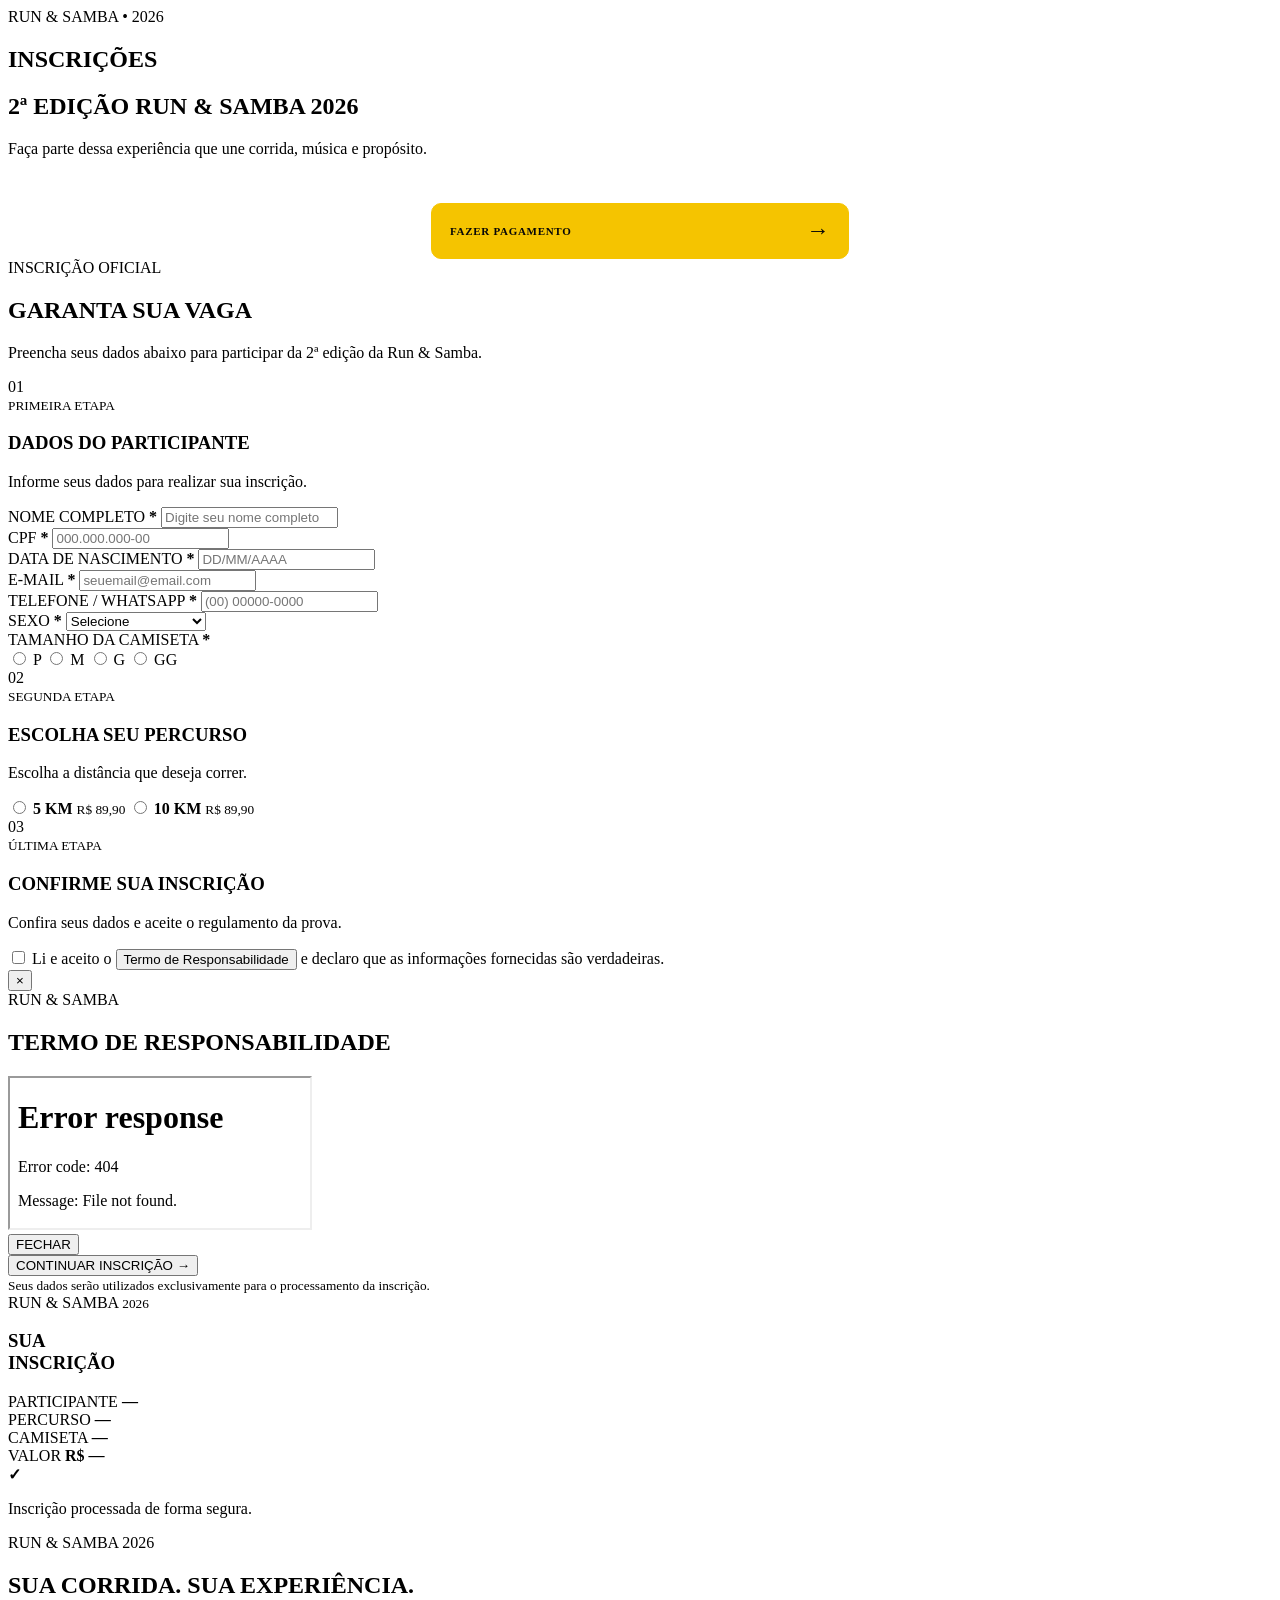
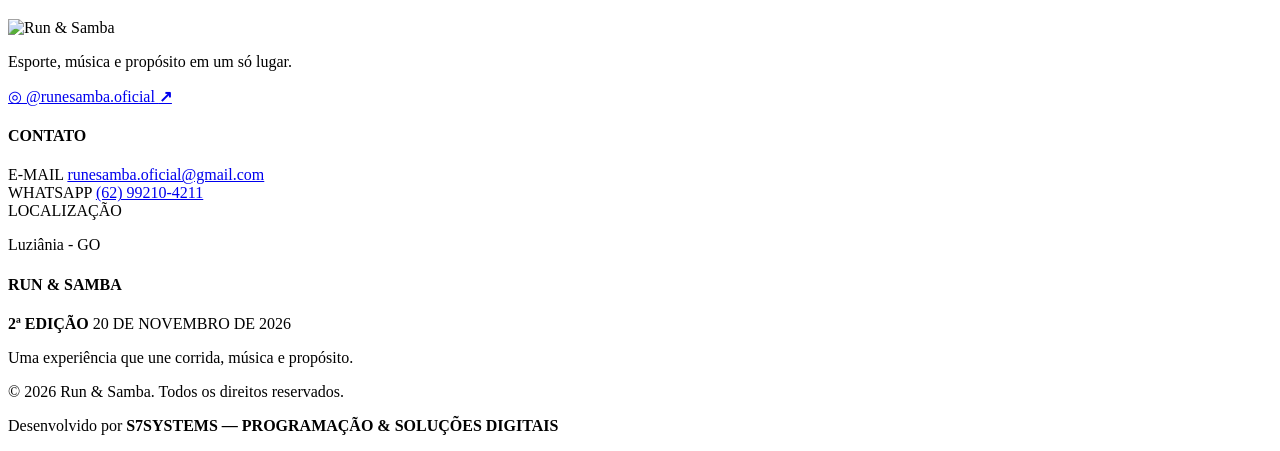
==== inscricoes.html @ f87c79ec "Atualiza projeto Run Samba" ====
﻿<!DOCTYPE html>
<html lang="pt-BR">

<head>

    <meta charset="UTF-8">

    <meta
        name="viewport"
        content="width=device-width, initial-scale=1.0"
    >

    <meta
        name="description"
        content="Inscrições oficiais da 2ª edição Run & Samba 2026."
    >

    <title>Inscrições | Run & Samba</title>


    <!-- =====================================================
         GOOGLE FONT
    ====================================================== -->

    <link rel="preconnect" href="https://fonts.googleapis.com">

    <link
        rel="preconnect"
        href="https://fonts.gstatic.com"
        crossorigin
    >

    <link
        href="https://fonts.googleapis.com/css2?family=Montserrat:wght@400;500;600;700;800;900&display=swap"
        rel="stylesheet"
    >


    <!-- =====================================================
         CSS PRINCIPAL
    ====================================================== -->

    <link
        rel="stylesheet"
        href="css/style.css"
    >


    <!-- =====================================================
         CSS DAS INSCRIÇÕES
    ====================================================== -->

    <link
        rel="stylesheet"
        href="css/inscricoes.css"
    >

</head>


<body>


<!-- =====================================================
     CONTEÚDO PRINCIPAL
===================================================== -->

<main>


    <!-- =================================================
         HERO
    ================================================== -->

    <section class="inscricao-hero">

        <div class="hero-content-inscricao">

            <span>
                RUN & SAMBA • 2026
            </span>

            <h1>
                INSCRIÇÕES
            </h1>

            <div class="linha-amarela"></div>

            <h2>
                2ª EDIÇÃO RUN & SAMBA 2026
            </h2>

            <p>
    Faça parte dessa experiência que une
    corrida, música e propósito.
</p>

<div class="hero-pagamento">

    <span>
        JÁ FEZ SUA INSCRIÇÃO?
    </span>

    <a href="pagar-inscricao.html">
        <span>FAZER PAGAMENTO</span>
        <strong>→</strong>
    </a>
    

</div>

    </section>



    <!-- =================================================
         ÁREA DE INSCRIÇÃO
    ================================================== -->

    <section class="area-inscricao">

        <div class="container-inscricao">


            <!-- =================================================
                 INTRODUÇÃO
            ================================================== -->

            <div class="intro-inscricao">

                <span>
                    INSCRIÇÃO OFICIAL
                </span>

                <h2>
                    GARANTA SUA VAGA
                </h2>

                <p>
                    Preencha seus dados abaixo para participar
                    da 2ª edição da Run & Samba.
                </p>

            </div>



            <!-- =================================================
                 LAYOUT PRINCIPAL
            ================================================== -->

            <div class="layout-inscricao">


                <!-- =================================================
                     FORMULÁRIO
                ================================================== -->

                <div class="formulario">

                    <form
                        id="form-inscricao"
                        autocomplete="on"
                        novalidate
                    >


                        <!-- =================================================
                             01 — DADOS DO PARTICIPANTE
                        ================================================== -->

                        <div class="bloco-form">

                            <div class="titulo-bloco">

                                <span class="numero-bloco">
                                    01
                                </span>

                                <div>

                                    <small>
                                        PRIMEIRA ETAPA
                                    </small>

                                    <h3>
                                        DADOS DO PARTICIPANTE
                                    </h3>

                                </div>

                            </div>


                            <p class="descricao-bloco">
                                Informe seus dados para realizar
                                sua inscrição.
                            </p>



                            <div class="campos">


                                <!-- =================================================
                                     NOME
                                ================================================== -->

                                <div class="campo campo-full">

                                    <label for="nome">
                                        NOME COMPLETO
                                        <b>*</b>
                                    </label>

                                    <input
                                        type="text"
                                        id="nome"
                                        name="nome"
                                        placeholder="Digite seu nome completo"
                                        autocomplete="name"
                                        required
                                    >

                                </div>



                                <!-- =================================================
                                     CPF
                                ================================================== -->

                                <div class="campo">

                                    <label for="cpf">
                                        CPF
                                        <b>*</b>
                                    </label>

                                    <input
                                        type="text"
                                        id="cpf"
                                        name="cpf"
                                        placeholder="000.000.000-00"
                                        maxlength="14"
                                        inputmode="numeric"
                                        autocomplete="off"
                                        required
                                    >

                                </div>



                                <!-- =================================================
                                     NASCIMENTO
                                ================================================== -->

                                <div class="campo">

                                    <label for="nascimento">
                                        DATA DE NASCIMENTO
                                        <b>*</b>
                                    </label>

                                    <input
                                        type="text"
                                        id="nascimento"
                                        name="nascimento"
                                        placeholder="DD/MM/AAAA"
                                        maxlength="10"
                                        inputmode="numeric"
                                        autocomplete="bday"
                                        required
                                    >

                                </div>



                                <!-- =================================================
                                     EMAIL
                                ================================================== -->

                                <div class="campo">

                                    <label for="email">
                                        E-MAIL
                                        <b>*</b>
                                    </label>

                                    <input
                                        type="email"
                                        id="email"
                                        name="email"
                                        placeholder="seuemail@email.com"
                                        autocomplete="email"
                                        required
                                    >

                                </div>



                                <!-- =================================================
                                     TELEFONE
                                ================================================== -->

                                <div class="campo">

                                    <label for="telefone">
                                        TELEFONE / WHATSAPP
                                        <b>*</b>
                                    </label>

                                    <input
                                        type="tel"
                                        id="telefone"
                                        name="telefone"
                                        placeholder="(00) 00000-0000"
                                        maxlength="15"
                                        inputmode="tel"
                                        autocomplete="tel"
                                        required
                                    >

                                </div>



                                <!-- =================================================
                                     SEXO
                                ================================================== -->

                                <div class="campo">

                                    <label for="sexo">
                                        SEXO
                                        <b>*</b>
                                    </label>

                                    <select
                                        id="sexo"
                                        name="sexo"
                                        required
                                    >

                                        <option value="">
                                            Selecione
                                        </option>

                                        <option value="Feminino">
                                            Feminino
                                        </option>

                                        <option value="Masculino">
                                            Masculino
                                        </option>

                                        <option value="Outro">
                                            Outro
                                        </option>

                                        <option value="Prefiro não informar">
                                            Prefiro não informar
                                        </option>

                                    </select>

                                </div>



                                <!-- =================================================
                                     CAMISETA
                                ================================================== -->

                                <div class="campo campo-full">

                                    <label>
                                        TAMANHO DA CAMISETA
                                        <b>*</b>
                                    </label>


                                    <div class="tamanhos">


                                        <label>

                                            <input
                                                type="radio"
                                                name="camiseta"
                                                value="P"
                                                required
                                            >

                                            <span>
                                                P
                                            </span>

                                        </label>



                                        <label>

                                            <input
                                                type="radio"
                                                name="camiseta"
                                                value="M"
                                            >

                                            <span>
                                                M
                                            </span>

                                        </label>



                                        <label>

                                            <input
                                                type="radio"
                                                name="camiseta"
                                                value="G"
                                            >

                                            <span>
                                                G
                                            </span>

                                        </label>



                                        <label>

                                            <input
                                                type="radio"
                                                name="camiseta"
                                                value="GG"
                                            >

                                            <span>
                                                GG
                                            </span>

                                        </label>

                                    </div>

                                </div>

                            </div>

                        </div>



                        <!-- =================================================
                             02 — PERCURSO
                        ================================================== -->

                        <div class="bloco-form percurso-bloco">

                            <div class="titulo-bloco">

                                <span class="numero-bloco">
                                    02
                                </span>

                                <div>

                                    <small>
                                        SEGUNDA ETAPA
                                    </small>

                                    <h3>
                                        ESCOLHA SEU PERCURSO
                                    </h3>

                                </div>

                            </div>


                            <p class="descricao-bloco">
                                Escolha a distância que deseja
                                correr.
                            </p>



                            <div class="percursos">


                                <!-- =================================================
                                     5 KM
                                ================================================== -->

                                <label class="percurso">

                                    <input
                                        type="radio"
                                        name="percurso"
                                        value="5 KM"
                                        data-valor="89,90"
                                        required
                                    >

                                    <span>

                                        <strong>
                                            5 KM
                                        </strong>

                                        <small>
                                            R$ 89,90
                                        </small>

                                    </span>

                                </label>



                                <!-- =================================================
                                     10 KM
                                ================================================== -->

                                <label class="percurso">

                                    <input
                                        type="radio"
                                        name="percurso"
                                        value="10 KM"
                                        data-valor="89,90"
                                    >

                                    <span>

                                        <strong>
                                            10 KM
                                        </strong>

                                        <small>
                                            R$ 89,90
                                        </small>

                                    </span>

                                </label>

                            </div>

                        </div>



                        <!-- =================================================
                             03 — CONFIRMAÇÃO
                        ================================================== -->

                        <div class="bloco-form bloco-final">

                            <div class="titulo-bloco">

                                <span class="numero-bloco">
                                    03
                                </span>

                                <div>

                                    <small>
                                        ÚLTIMA ETAPA
                                    </small>

                                    <h3>
                                        CONFIRME SUA INSCRIÇÃO
                                    </h3>

                                </div>

                            </div>


                            <p class="descricao-bloco">
                                Confira seus dados e aceite o
                                regulamento da prova.
                            </p>



                            <!-- =================================================
                                 TERMO
                            ================================================== -->

                            <div class="termo-aceite">

                                <label>

                                    <input
                                        type="checkbox"
                                        id="aceiteTermo"
                                        name="aceiteTermo"
                                        required
                                    >

                                    <span>

                                        Li e aceito o

                                        <button
                                            type="button"
                                            id="abrirTermo"
                                            class="link-termo"
                                        >
                                            Termo de Responsabilidade
                                        </button>

                                        e declaro que as informações
                                        fornecidas são verdadeiras.

                                    </span>

                                </label>

                            </div>



                            <!-- =================================================
                                 MODAL DO TERMO
                            ================================================== -->

                            <div
                                id="modalTermo"
                                class="modal-termo"
                                aria-hidden="true"
                                role="dialog"
                                aria-modal="true"
                                aria-labelledby="tituloTermo"
                            >

                                <div class="modal-termo-overlay"></div>


                                <div class="modal-termo-box">


                                    <!-- FECHAR -->

                                    <button
                                        type="button"
                                        id="fecharTermo"
                                        class="fechar-termo"
                                        aria-label="Fechar termo"
                                    >
                                        ×
                                    </button>



                                    <!-- CABEÇALHO -->

                                    <div class="termo-header">

                                        <span>
                                            RUN & SAMBA
                                        </span>

                                        <h2 id="tituloTermo">
                                            TERMO DE RESPONSABILIDADE
                                        </h2>

                                    </div>



                                    <!-- CONTEÚDO -->

                                    <div class="termo-conteudo">

                                        <iframe
                                            src="termo.html"
                                            title="Termo de Responsabilidade"
                                            loading="lazy"
                                        ></iframe>

                                    </div>



                                    <!-- BOTÃO FECHAR -->

                                    <button
                                        type="button"
                                        id="fecharTermoBtn"
                                        class="btn-fechar-termo"
                                    >
                                        FECHAR
                                    </button>

                                </div>

                            </div>



                            <!-- =================================================
                                 BOTÃO CONTINUAR
                            ================================================== -->

                            <button
                                type="submit"
                                class="btn-continuar"
                                id="btnContinuar"
                            >

                                <span>
                                    CONTINUAR INSCRIÇÃO
                                </span>

                                <strong>
                                    →
                                </strong>

                            </button>



                            <!-- =================================================
                                 MENSAGEM DO FORMULÁRIO
                            ================================================== -->

                            <div
                                id="mensagem-formulario"
                                class="mensagem-formulario"
                                role="alert"
                                aria-live="polite"
                            ></div>



                            <!-- =================================================
                                 SEGURANÇA
                            ================================================== -->

                            <small class="seguranca">
                                Seus dados serão utilizados exclusivamente
                                para o processamento da inscrição.
                            </small>

                        </div>

                    </form>

                </div>



                <!-- =================================================
                     RESUMO DA INSCRIÇÃO
                ================================================== -->

                <aside
                    class="resumo"
                    aria-label="Resumo da inscrição"
                >

                    <div class="resumo-topo">

                        <span>
                            RUN & SAMBA
                        </span>

                        <small>
                            2026
                        </small>

                    </div>


                    <h3>
                        SUA<br>
                        INSCRIÇÃO
                    </h3>



                    <!-- PARTICIPANTE -->

                    <div class="resumo-linha">

                        <span>
                            PARTICIPANTE
                        </span>

                        <strong id="resumo-nome">
                            —
                        </strong>

                    </div>



                    <!-- PERCURSO -->

                    <div class="resumo-linha">

                        <span>
                            PERCURSO
                        </span>

                        <strong id="resumo-percurso">
                            —
                        </strong>

                    </div>



                    <!-- CAMISETA -->

                    <div class="resumo-linha">

                        <span>
                            CAMISETA
                        </span>

                        <strong id="resumo-camiseta">
                            —
                        </strong>

                    </div>



                    <!-- VALOR -->

                    <div class="resumo-total">

                        <span>
                            VALOR
                        </span>

                        <strong id="resumo-valor">
                            R$ —
                        </strong>

                    </div>



                    <!-- SEGURANÇA -->

                    <div class="resumo-seguranca">

                        <strong>
                            ✓
                        </strong>

                        <p>
                            Inscrição processada
                            de forma segura.
                        </p>

                    </div>

                </aside>

            </div>

        </div>

    </section>



    <!-- =================================================
         CTA FINAL
    ================================================== -->

    <section class="cta-inscricao">

        <div>

            <span>
                RUN & SAMBA 2026
            </span>

            <h2>
                SUA CORRIDA.
                <strong>SUA EXPERIÊNCIA.</strong>
            </h2>

        </div>

    </section>

</main>



<!-- =====================================================
     FOOTER
===================================================== -->

<footer class="footer">

    <div class="container">

        <div class="footer-grid">


            <!-- =================================================
                 MARCA
            ================================================== -->

            <div class="footer-brand">

                <img
                    src="img/logo.png"
                    alt="Run & Samba"
                >

                <p>
                    Esporte, música e propósito
                    em um só lugar.
                </p>


                <!-- INSTAGRAM -->

                <a
                    href="https://www.instagram.com/runesamba.oficial/"
                    target="_blank"
                    rel="noopener noreferrer"
                    class="footer-instagram"
                >

                    <span class="instagram-icon">
                        ◎
                    </span>

                    <span>
                        @runesamba.oficial
                    </span>

                    <strong>
                        ↗
                    </strong>

                </a>

            </div>



            <!-- =================================================
                 CONTATO
            ================================================== -->

            <div class="footer-column">

                <h4>
                    CONTATO
                </h4>


                <!-- E-MAIL -->

                <div class="footer-info">

                    <span>
                        E-MAIL
                    </span>

                    <a href="mailto:runesamba.oficial@gmail.com">
                        runesamba.oficial@gmail.com
                    </a>

                </div>


                <!-- WHATSAPP -->

                <div class="footer-info">

                    <span>
                        WHATSAPP
                    </span>

                    <a
                        href="https://wa.me/5562992104211"
                        target="_blank"
                        rel="noopener noreferrer"
                    >
                        (62) 99210-4211
                    </a>

                </div>


                <!-- LOCALIZAÇÃO -->

                <div class="footer-info">

                    <span>
                        LOCALIZAÇÃO
                    </span>

                    <p>
                        Luziânia - GO
                    </p>

                </div>

            </div>



            <!-- =================================================
                 EVENTO
            ================================================== -->

            <div class="footer-column footer-evento">

                <h4>
                    RUN & SAMBA
                </h4>


                <div class="evento-destaque">

                    <strong>
                        2ª EDIÇÃO
                    </strong>

                    <span>
                        20 DE NOVEMBRO DE 2026
                    </span>

                </div>


                <p>
                    Uma experiência que une
                    corrida, música e propósito.
                </p>

            </div>

        </div>



        <!-- =================================================
             LINHA FINAL
        ================================================== -->

        <div class="footer-bottom">

            <p>
                © 2026 Run & Samba.
                Todos os direitos reservados.
            </p>

            <p>
                Desenvolvido por
                <strong>
                    S7SYSTEMS — PROGRAMAÇÃO & SOLUÇÕES DIGITAIS
                </strong>
            </p>

        </div>

    </div>

</footer>



<!-- =====================================================
     SUPABASE
===================================================== -->

<script
    src="https://cdn.jsdelivr.net/npm/@supabase/supabase-js@2"
></script>



<!-- =====================================================
     JAVASCRIPT PRINCIPAL
===================================================== -->

<script
    src="js/main.js"
    defer
></script>



<!-- =====================================================
     JAVASCRIPT DAS INSCRIÇÕES
===================================================== -->

<script
    src="js/inscricoes.js"
    defer
></script>


</body>

</html>
---- css/inscricoes.css ----
﻿
/* =========================================================
   HEADER INSCRIÇÕES — LOGO ACIMA DO NOME
   ========================================================= */

.inscricao-header {
    position: relative;
    z-index: 1000;

    width: 100%;
    min-height: 150px;

    display: flex;
    align-items: center;
    justify-content: center;

    background: #0b0b0b;

    border-bottom: 1px solid rgba(245, 196, 0, 0.18);

    overflow: hidden;
}

.inscricao-header::after {
    content: "";

    position: absolute;
    left: 0;
    bottom: 0;

    width: 100%;
    height: 2px;

    background: linear-gradient(
        90deg,
        transparent,
        #f5c400,
        transparent
    );

    opacity: 0.65;
}

.inscricao-header-inner {
    position: relative;
    z-index: 1;

    width: min(1200px, calc(100% - 40px));
    min-height: 150px;

    margin: 0 auto;

    display: flex;
    align-items: center;
    justify-content: center;
}

.inscricao-logo {
    display: flex;
    flex-direction: column;
    align-items: center;
    justify-content: center;

    width: auto;
    height: auto;

    text-decoration: none;

    gap: 4px;
}

.inscricao-logo img {
    display: block;

    width: 82px;
    height: 82px;

    max-width: 82px;
    max-height: 82px;

    object-fit: contain;

    margin: 0 auto;

    transition:
        transform 0.25s ease,
        opacity 0.25s ease;
}

.inscricao-logo:hover img {
    transform: scale(1.04);
    opacity: 0.94;
}

/* =========================================================
   NOME RUN & SAMBA 2026
   ========================================================= */

.inscricao-logo-texto {
    display: block;

    margin: 0;

    color: #ffffff;

    font-size: 20px;
    font-weight: 800;

    line-height: 1;

    letter-spacing: 2px;

    text-align: center;

    text-transform: uppercase;
}

.inscricao-logo-texto span {
    color: #f5c400;
}


/* =========================================================
   TABLET
   ========================================================= */

@media (max-width: 800px) {

    .inscricao-header {
        min-height: 130px;
    }

    .inscricao-header-inner {
        min-height: 130px;
    }

    .inscricao-logo img {
        width: 70px;
        height: 70px;

        max-width: 70px;
        max-height: 70px;
    }

    .inscricao-logo-texto {
        font-size: 18px;
        letter-spacing: 1.6px;
    }

}


/* =========================================================
   CELULAR
   ========================================================= */

@media (max-width: 600px) {

    .inscricao-header {
        min-height: 120px;
    }

    .inscricao-header-inner {
        min-height: 120px;
    }

    .inscricao-logo img {
        width: 64px;
        height: 64px;

        max-width: 64px;
        max-height: 64px;
    }

    .inscricao-logo-texto {
        font-size: 16px;
        letter-spacing: 1.3px;
    }

}


/* =========================================================
   CELULAR PEQUENO
   ========================================================= */

@media (max-width: 380px) {

    .inscricao-header {
        min-height: 112px;
    }

    .inscricao-header-inner {
        min-height: 112px;
    }

    .inscricao-logo img {
        width: 58px;
        height: 58px;

        max-width: 58px;
        max-height: 58px;
    }

    .inscricao-logo-texto {
        font-size: 15px;
        letter-spacing: 1px;
    }

}


/* =========================================================
   HEADER INSCRIÇÕES — FUNDO ESCURO
   ========================================================= */

.inscricao-header {
    position: relative;
    z-index: 1000;

    width: 100%;
    height: 88px;

    display: flex;
    align-items: center;

    background: #0b0b0b;

    border-bottom: 1px solid rgba(245, 196, 0, 0.18);

    overflow: hidden;
}

.inscricao-header::after {
    content: "";

    position: absolute;
    left: 0;
    bottom: 0;

    width: 100%;
    height: 2px;

    background: linear-gradient(
        90deg,
        transparent,
        #f5c400,
        transparent
    );

    opacity: 0.65;
}

.inscricao-header-inner {
    position: relative;
    z-index: 1;

    width: min(1200px, calc(100% - 40px));
    height: 100%;

    margin: 0 auto;

    display: flex;
    align-items: center;
}

.inscricao-logo {
    display: flex;
    align-items: center;

    width: auto;
    height: 100%;

    text-decoration: none;
}

.inscricao-logo img {
    display: block;

    width: 145px;
    height: auto;

    max-width: 145px;
    max-height: 70px;

    object-fit: contain;

    margin: 0;

    transition:
        transform 0.25s ease,
        opacity 0.25s ease;
}

.inscricao-logo:hover img {
    transform: scale(1.03);
    opacity: 0.92;
}


/* =========================================================
   TABLET
   ========================================================= */

@media (max-width: 800px) {

    .inscricao-header {
        height: 76px;
    }

    .inscricao-header-inner {
        width: calc(100% - 32px);
    }

    .inscricao-logo img {
        width: 125px;
        max-width: 125px;
        max-height: 60px;
    }

}


/* =========================================================
   CELULAR
   ========================================================= */

@media (max-width: 600px) {

    .inscricao-header {
        height: 68px;
    }

    .inscricao-header-inner {
        width: calc(100% - 28px);
    }

    .inscricao-logo img {
        width: 112px;
        max-width: 112px;
        max-height: 54px;
    }

}


/* =========================================================
   CELULAR PEQUENO
   ========================================================= */

@media (max-width: 380px) {

    .inscricao-header {
        height: 64px;
    }

    .inscricao-logo img {
        width: 105px;
        max-width: 105px;
        max-height: 50px;
    }

}

/* =========================================================
   PAGAMENTO — HERO
========================================================= */

.hero-pagamento {
    width: min(380px, 100%);
    margin: 25px auto 0;

    display: flex;
    flex-direction: column;
    align-items: center;
    gap: 9px;

    text-align: center;
}

.hero-pagamento > span {
    color: rgba(255, 255, 255, 0.65);

    font-size: 10px;
    font-weight: 800;
    letter-spacing: 1.2px;
}

.hero-pagamento a {
    width: 100%;
    min-height: 54px;

    padding: 0 18px;

    display: flex;
    align-items: center;
    justify-content: space-between;

    border: 1px solid #f5c400;
    border-radius: 10px;

    background: #f5c400;

    color: #080808;

    font-size: 11px;
    font-weight: 900;
    letter-spacing: 0.7px;

    text-decoration: none;

    transition:
        transform 0.2s ease,
        background 0.2s ease,
        box-shadow 0.2s ease;
}

.hero-pagamento a:hover {
    background: #ffd21a;

    transform: translateY(-2px);

    box-shadow: 0 10px 30px rgba(245, 196, 0, 0.25);
}

.hero-pagamento a strong {
    font-size: 23px;
    line-height: 1;
}
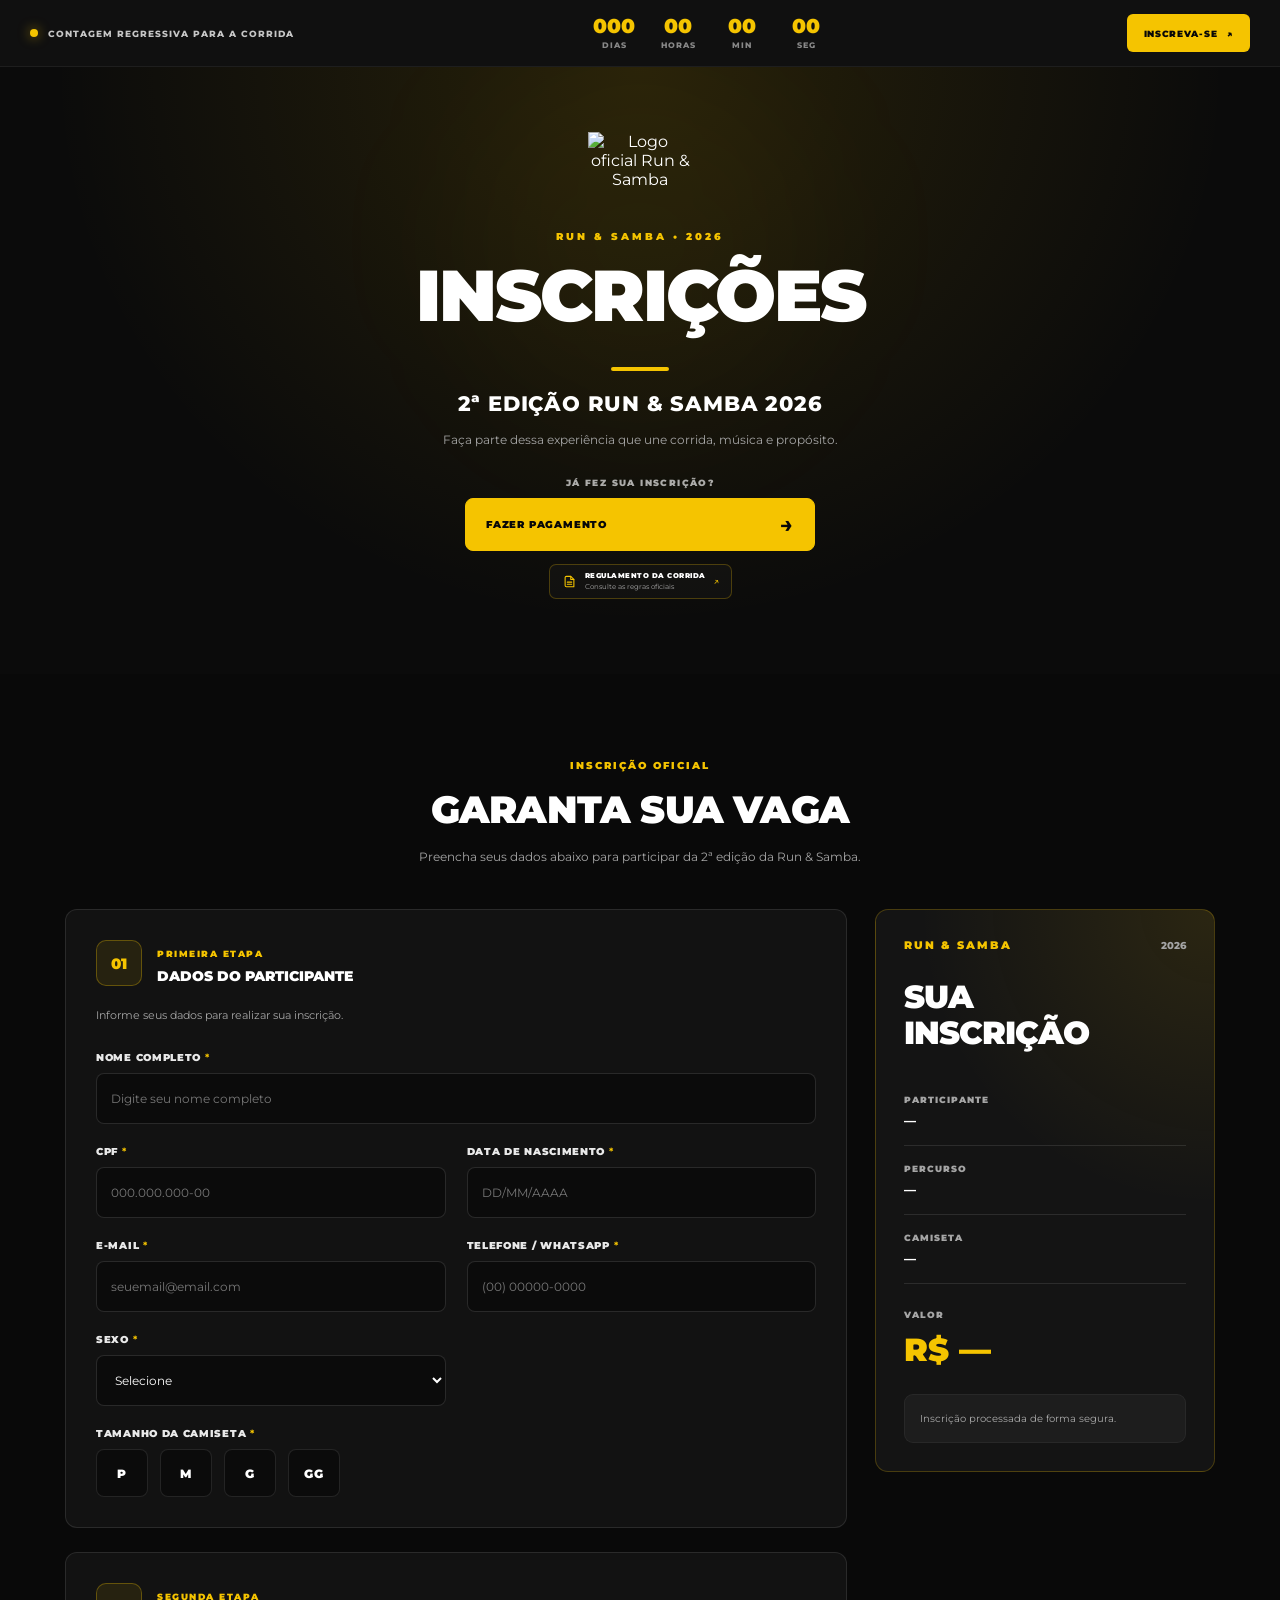
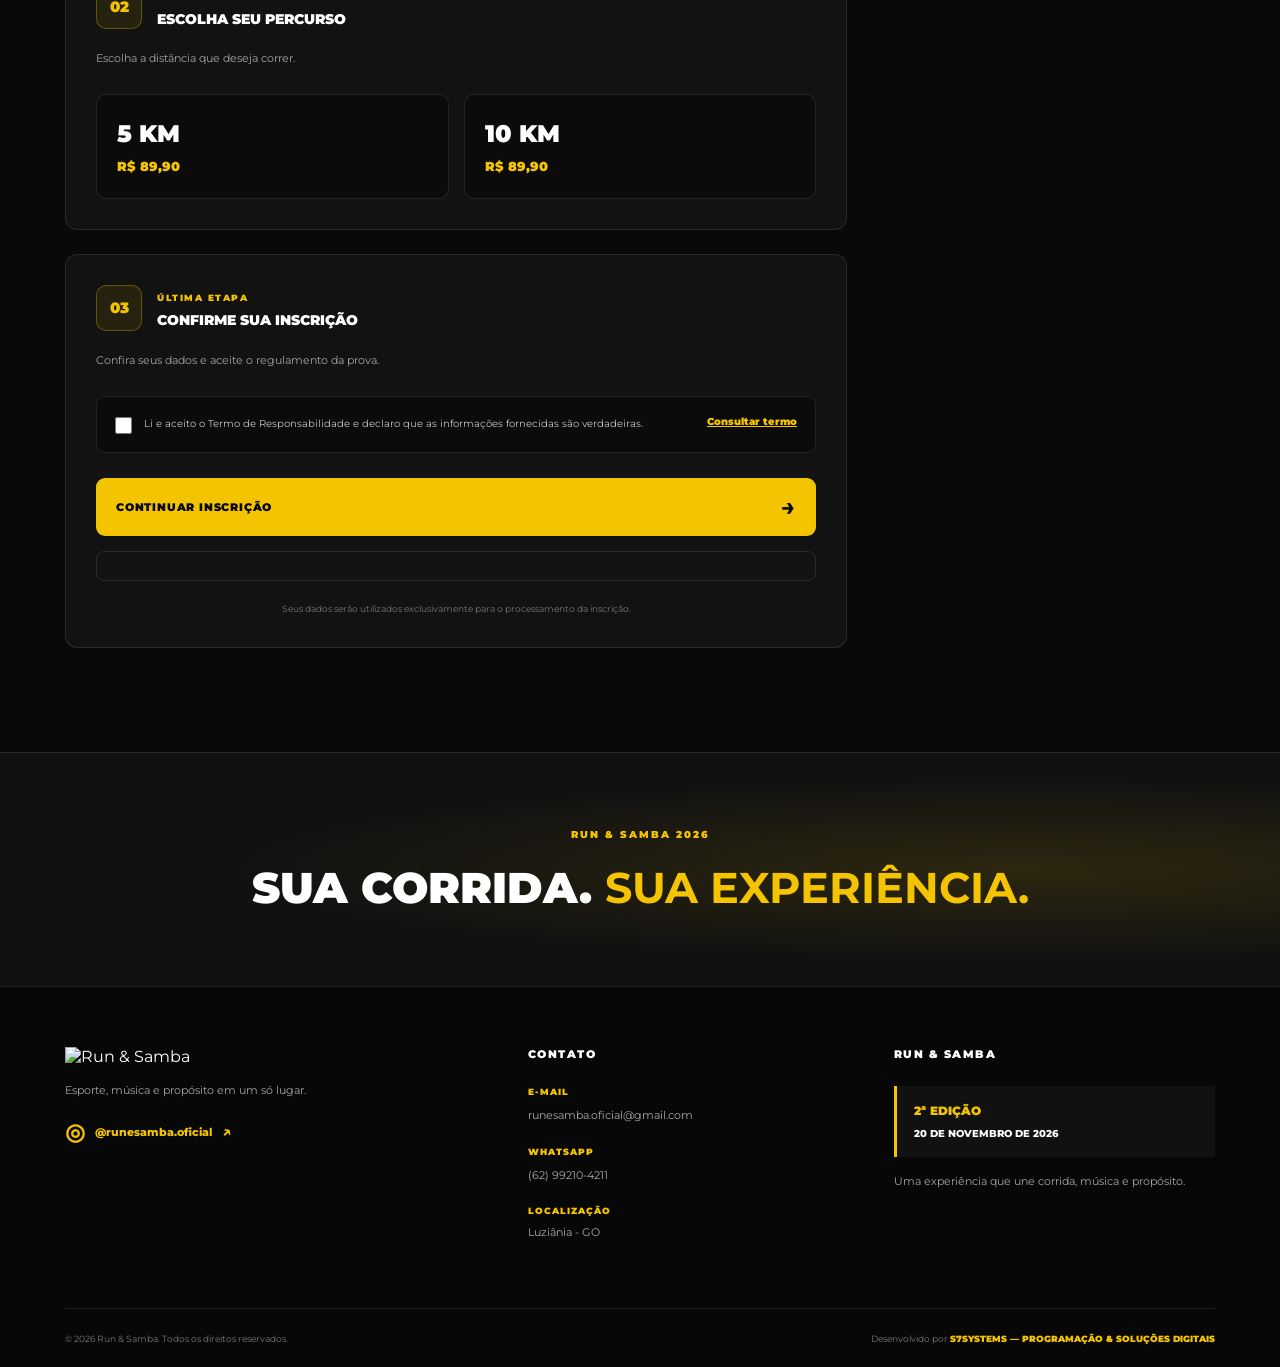
==== commit 129f38cd: "Atualiza páginas de inscrição e pagamento" ====
--- a/inscricoes.html
+++ b/inscricoes.html
@@ -1,1019 +1,603 @@
-﻿<!DOCTYPE html>
+
+<!DOCTYPE html>
 <html lang="pt-BR">
 
 <head>
-
     <meta charset="UTF-8">
-
-    <meta
-        name="viewport"
-        content="width=device-width, initial-scale=1.0"
-    >
-
-    <meta
-        name="description"
-        content="Inscrições oficiais da 2ª edição Run & Samba 2026."
-    >
+    <meta name="viewport" content="width=device-width, initial-scale=1.0">
+    <meta name="theme-color" content="#090909">
+    <meta name="robots" content="index, follow">
+    <meta name="description" content="Inscrições oficiais da 2ª edição Run & Samba 2026.">
 
     <title>Inscrições | Run & Samba</title>
 
-
-    <!-- =====================================================
-         GOOGLE FONT
-    ====================================================== -->
-
+    <!-- GOOGLE FONT -->
     <link rel="preconnect" href="https://fonts.googleapis.com">
-
-    <link
-        rel="preconnect"
-        href="https://fonts.gstatic.com"
-        crossorigin
-    >
-
-    <link
-        href="https://fonts.googleapis.com/css2?family=Montserrat:wght@400;500;600;700;800;900&display=swap"
-        rel="stylesheet"
-    >
-
-
-    <!-- =====================================================
-         CSS PRINCIPAL
-    ====================================================== -->
-
-    <link
-        rel="stylesheet"
-        href="css/style.css"
-    >
-
-
-    <!-- =====================================================
-         CSS DAS INSCRIÇÕES
-    ====================================================== -->
-
-    <link
-        rel="stylesheet"
-        href="css/inscricoes.css"
-    >
-
+    <link rel="preconnect" href="https://fonts.gstatic.com" crossorigin>
+    <link href="https://fonts.googleapis.com/css2?family=Montserrat:wght@400;500;600;700;800;900&display=swap" rel="stylesheet">
+
+    <!-- CSS -->
+    <link rel="stylesheet" href="css/style.css">
+    <link rel="stylesheet" href="css/inscricoes.css">
 </head>
 
-
 <body>
 
 
-<!-- =====================================================
-     CONTEÚDO PRINCIPAL
-===================================================== -->
-
-<main>
-
-
-    <!-- =================================================
-         HERO
-    ================================================== -->
-
-    <section class="inscricao-hero">
-
-        <div class="hero-content-inscricao">
-
-            <span>
-                RUN & SAMBA • 2026
-            </span>
-
-            <h1>
-                INSCRIÇÕES
-            </h1>
-
-            <div class="linha-amarela"></div>
-
-            <h2>
-                2ª EDIÇÃO RUN & SAMBA 2026
-            </h2>
-
-            <p>
-    Faça parte dessa experiência que une
-    corrida, música e propósito.
-</p>
-
-<div class="hero-pagamento">
-
-    <span>
-        JÁ FEZ SUA INSCRIÇÃO?
-    </span>
-
-    <a href="pagar-inscricao.html">
-        <span>FAZER PAGAMENTO</span>
-        <strong>→</strong>
-    </a>
-    
-
-</div>
-
-    </section>
-
-
-
-    <!-- =================================================
-         ÁREA DE INSCRIÇÃO
-    ================================================== -->
-
-    <section class="area-inscricao">
-
-        <div class="container-inscricao">
-
-
-            <!-- =================================================
-                 INTRODUÇÃO
-            ================================================== -->
-
-            <div class="intro-inscricao">
-
-                <span>
-                    INSCRIÇÃO OFICIAL
+        <!-- CONTAGEM REGRESSIVA -->
+        <div class="countdown-bar">
+
+            <div class="countdown-bar-label">
+                <span class="countdown-dot" aria-hidden="true"></span>
+                <span>CONTAGEM REGRESSIVA PARA A CORRIDA</span>
+            </div>
+
+            <div class="countdown-bar-units" aria-label="Tempo restante para o evento">
+
+                <div class="countdown-bar-unit">
+                    <strong id="countdownDays">000</strong>
+                    <span>DIAS</span>
+                </div>
+
+                <div class="countdown-bar-unit">
+                    <strong id="countdownHours">00</strong>
+                    <span>HORAS</span>
+                </div>
+
+                <div class="countdown-bar-unit">
+                    <strong id="countdownMinutes">00</strong>
+                    <span>MIN</span>
+                </div>
+
+                <div class="countdown-bar-unit">
+                    <strong id="countdownSeconds">00</strong>
+                    <span>SEG</span>
+                </div>
+
+            </div>
+
+            <a href="#form-inscricao" class="countdown-bar-cta">
+                INSCREVA-SE <span aria-hidden="true">↗</span>
+            </a>
+
+        </div>
+
+    </header>
+
+
+    <!-- CONTEÚDO PRINCIPAL -->
+    <main>
+
+        <!-- HERO -->
+        <section class="inscricao-hero">
+
+            
+            <div class="hero-content-inscricao">
+
+                <!-- LOGO CENTRALIZADA -->
+                <div class="hero-logo">
+                    <img src="img/logo.png" alt="Logo oficial Run & Samba">
+                </div>
+
+                <span>RUN & SAMBA • 2026</span>
+
+                <h1>INSCRIÇÕES</h1>
+
+                <div class="linha-amarela"></div>
+
+                <h2>2ª EDIÇÃO RUN & SAMBA 2026</h2>
+
+                <p>
+                    Faça parte dessa experiência que une
+                    corrida, música e propósito.
+                </p>
+
+                <div class="hero-pagamento">
+
+                    <span>JÁ FEZ SUA INSCRIÇÃO?</span>
+
+                    <a href="pagar-inscricao.html">
+                        <span>FAZER PAGAMENTO</span>
+                        <strong>→</strong>
+                    </a>
+
+                </div>
+                
+<a
+                class="regulamento-link"
+                href="https://drive.google.com/file/d/1_bYHvul6stq7cKtX7BKLyaaseByjSh46/view"
+                target="_blank"
+                rel="noopener noreferrer"
+                aria-label="Abrir regulamento oficial em uma nova aba">
+
+                <span class="regulamento-icon" aria-hidden="true">
+                    <svg viewBox="0 0 24 24" fill="none" xmlns="http://www.w3.org/2000/svg">
+                        <path d="M7 3.75H14L19 8.75V20.25H7C5.9 20.25 5 19.35 5 18.25V5.75C5 4.65 5.9 3.75 7 3.75Z"
+                            stroke="currentColor" stroke-width="1.7" stroke-linejoin="round"/>
+                        <path d="M14 3.75V8.75H19M8.5 13H15.5M8.5 16.5H15.5"
+                            stroke="currentColor" stroke-width="1.7" stroke-linecap="round" stroke-linejoin="round"/>
+                    </svg>
                 </span>
 
-                <h2>
-                    GARANTA SUA VAGA
-                </h2>
-
-                <p>
-                    Preencha seus dados abaixo para participar
-                    da 2ª edição da Run & Samba.
-                </p>
+                <span class="regulamento-texto">
+                    <strong>REGULAMENTO DA CORRIDA</strong>
+                    <small>Consulte as regras oficiais</small>
+                </span>
+
+                <span class="regulamento-seta" aria-hidden="true">↗</span>
+            </a>
 
             </div>
 
-
-
-            <!-- =================================================
-                 LAYOUT PRINCIPAL
-            ================================================== -->
-
-            <div class="layout-inscricao">
-
-
-                <!-- =================================================
-                     FORMULÁRIO
-                ================================================== -->
-
-                <div class="formulario">
-
-                    <form
-                        id="form-inscricao"
-                        autocomplete="on"
-                        novalidate
-                    >
-
-
-                        <!-- =================================================
-                             01 — DADOS DO PARTICIPANTE
-                        ================================================== -->
-
-                        <div class="bloco-form">
-
-                            <div class="titulo-bloco">
-
-                                <span class="numero-bloco">
-                                    01
-                                </span>
-
-                                <div>
-
-                                    <small>
-                                        PRIMEIRA ETAPA
-                                    </small>
-
-                                    <h3>
-                                        DADOS DO PARTICIPANTE
-                                    </h3>
+        </section>
+
+
+        <!-- ÁREA DE INSCRIÇÃO -->
+        <section class="area-inscricao">
+
+            <div class="container-inscricao">
+
+                <!-- INTRODUÇÃO -->
+                <div class="intro-inscricao">
+
+                    <span>INSCRIÇÃO OFICIAL</span>
+
+                    <h2>GARANTA SUA VAGA</h2>
+
+                    <p>
+                        Preencha seus dados abaixo para participar
+                        da 2ª edição da Run & Samba.
+                    </p>
+
+                </div>
+
+
+                <!-- LAYOUT PRINCIPAL -->
+                <div class="layout-inscricao">
+
+                    <!-- FORMULÁRIO -->
+                    <div class="formulario">
+
+                        <form id="form-inscricao" autocomplete="on" novalidate>
+
+                            <!-- 01 - DADOS DO PARTICIPANTE -->
+                            <div class="bloco-form">
+
+                                <div class="titulo-bloco">
+                                    <span class="numero-bloco">01</span>
+
+                                    <div>
+                                        <small>PRIMEIRA ETAPA</small>
+                                        <h3>DADOS DO PARTICIPANTE</h3>
+                                    </div>
+                                </div>
+
+                                <p class="descricao-bloco">
+                                    Informe seus dados para realizar sua inscrição.
+                                </p>
+
+                                <div class="campos">
+
+                                    <div class="campo campo-full">
+                                        <label for="nome">NOME COMPLETO <b>*</b></label>
+                                        <input
+                                            type="text"
+                                            id="nome"
+                                            name="nome"
+                                            placeholder="Digite seu nome completo"
+                                            autocomplete="name"
+                                            required>
+                                    </div>
+
+                                    <div class="campo">
+                                        <label for="cpf">CPF <b>*</b></label>
+                                        <input
+                                            type="text"
+                                            id="cpf"
+                                            name="cpf"
+                                            placeholder="000.000.000-00"
+                                            maxlength="14"
+                                            inputmode="numeric"
+                                            autocomplete="off"
+                                            required>
+                                    </div>
+
+                                    <div class="campo">
+                                        <label for="nascimento">DATA DE NASCIMENTO <b>*</b></label>
+                                        <input
+                                            type="text"
+                                            id="nascimento"
+                                            name="nascimento"
+                                            placeholder="DD/MM/AAAA"
+                                            maxlength="10"
+                                            inputmode="numeric"
+                                            autocomplete="bday"
+                                            required>
+                                    </div>
+
+                                    <div class="campo">
+                                        <label for="email">E-MAIL <b>*</b></label>
+                                        <input
+                                            type="email"
+                                            id="email"
+                                            name="email"
+                                            placeholder="seuemail@email.com"
+                                            autocomplete="email"
+                                            required>
+                                    </div>
+
+                                    <div class="campo">
+                                        <label for="telefone">TELEFONE / WHATSAPP <b>*</b></label>
+                                        <input
+                                            type="tel"
+                                            id="telefone"
+                                            name="telefone"
+                                            placeholder="(00) 00000-0000"
+                                            maxlength="15"
+                                            inputmode="tel"
+                                            autocomplete="tel"
+                                            required>
+                                    </div>
+
+                                    <div class="campo">
+                                        <label for="sexo">SEXO <b>*</b></label>
+
+                                        <select id="sexo" name="sexo" required>
+                                            <option value="">Selecione</option>
+                                            <option value="Feminino">Feminino</option>
+                                            <option value="Masculino">Masculino</option>
+                                            <option value="Outro">Outro</option>
+                                            <option value="Prefiro não informar">Prefiro não informar</option>
+                                        </select>
+                                    </div>
+
+                                    <!-- CAMISETA -->
+                                    <div class="campo campo-full">
+
+                                        <label>
+                                            TAMANHO DA CAMISETA <b>*</b>
+                                        </label>
+
+                                        <div class="tamanhos">
+
+                                            <label>
+                                                <input type="radio" name="camiseta" value="P" required>
+                                                <span>P</span>
+                                            </label>
+
+                                            <label>
+                                                <input type="radio" name="camiseta" value="M">
+                                                <span>M</span>
+                                            </label>
+
+                                            <label>
+                                                <input type="radio" name="camiseta" value="G">
+                                                <span>G</span>
+                                            </label>
+
+                                            <label>
+                                                <input type="radio" name="camiseta" value="GG">
+                                                <span>GG</span>
+                                            </label>
+
+                                        </div>
+
+                                    </div>
 
                                 </div>
 
                             </div>
 
 
-                            <p class="descricao-bloco">
-                                Informe seus dados para realizar
-                                sua inscrição.
-                            </p>
-
-
-
-                            <div class="campos">
-
-
-                                <!-- =================================================
-                                     NOME
-                                ================================================== -->
-
-                                <div class="campo campo-full">
-
-                                    <label for="nome">
-                                        NOME COMPLETO
-                                        <b>*</b>
+                            <!-- 02 - PERCURSO -->
+                            <div class="bloco-form percurso-bloco">
+
+                                <div class="titulo-bloco">
+                                    <span class="numero-bloco">02</span>
+
+                                    <div>
+                                        <small>SEGUNDA ETAPA</small>
+                                        <h3>ESCOLHA SEU PERCURSO</h3>
+                                    </div>
+                                </div>
+
+                                <p class="descricao-bloco">
+                                    Escolha a distância que deseja correr.
+                                </p>
+
+                                <div class="percursos">
+
+                                    <label class="percurso">
+                                        <input
+                                            type="radio"
+                                            name="percurso"
+                                            value="5 KM"
+                                            data-valor="89,90"
+                                            required>
+
+                                        <span>
+                                            <strong>5 KM</strong>
+                                            <small>R$ 89,90</small>
+                                        </span>
                                     </label>
 
-                                    <input
-                                        type="text"
-                                        id="nome"
-                                        name="nome"
-                                        placeholder="Digite seu nome completo"
-                                        autocomplete="name"
-                                        required
-                                    >
-
-                                </div>
-
-
-
-                                <!-- =================================================
-                                     CPF
-                                ================================================== -->
-
-                                <div class="campo">
-
-                                    <label for="cpf">
-                                        CPF
-                                        <b>*</b>
+                                    <label class="percurso">
+                                        <input
+                                            type="radio"
+                                            name="percurso"
+                                            value="10 KM"
+                                            data-valor="89,90">
+
+                                        <span>
+                                            <strong>10 KM</strong>
+                                            <small>R$ 89,90</small>
+                                        </span>
                                     </label>
 
-                                    <input
-                                        type="text"
-                                        id="cpf"
-                                        name="cpf"
-                                        placeholder="000.000.000-00"
-                                        maxlength="14"
-                                        inputmode="numeric"
-                                        autocomplete="off"
-                                        required
-                                    >
-
-                                </div>
-
-
-
-                                <!-- =================================================
-                                     NASCIMENTO
-                                ================================================== -->
-
-                                <div class="campo">
-
-                                    <label for="nascimento">
-                                        DATA DE NASCIMENTO
-                                        <b>*</b>
-                                    </label>
-
-                                    <input
-                                        type="text"
-                                        id="nascimento"
-                                        name="nascimento"
-                                        placeholder="DD/MM/AAAA"
-                                        maxlength="10"
-                                        inputmode="numeric"
-                                        autocomplete="bday"
-                                        required
-                                    >
-
-                                </div>
-
-
-
-                                <!-- =================================================
-                                     EMAIL
-                                ================================================== -->
-
-                                <div class="campo">
-
-                                    <label for="email">
-                                        E-MAIL
-                                        <b>*</b>
-                                    </label>
-
-                                    <input
-                                        type="email"
-                                        id="email"
-                                        name="email"
-                                        placeholder="seuemail@email.com"
-                                        autocomplete="email"
-                                        required
-                                    >
-
-                                </div>
-
-
-
-                                <!-- =================================================
-                                     TELEFONE
-                                ================================================== -->
-
-                                <div class="campo">
-
-                                    <label for="telefone">
-                                        TELEFONE / WHATSAPP
-                                        <b>*</b>
-                                    </label>
-
-                                    <input
-                                        type="tel"
-                                        id="telefone"
-                                        name="telefone"
-                                        placeholder="(00) 00000-0000"
-                                        maxlength="15"
-                                        inputmode="tel"
-                                        autocomplete="tel"
-                                        required
-                                    >
-
-                                </div>
-
-
-
-                                <!-- =================================================
-                                     SEXO
-                                ================================================== -->
-
-                                <div class="campo">
-
-                                    <label for="sexo">
-                                        SEXO
-                                        <b>*</b>
-                                    </label>
-
-                                    <select
-                                        id="sexo"
-                                        name="sexo"
-                                        required
-                                    >
-
-                                        <option value="">
-                                            Selecione
-                                        </option>
-
-                                        <option value="Feminino">
-                                            Feminino
-                                        </option>
-
-                                        <option value="Masculino">
-                                            Masculino
-                                        </option>
-
-                                        <option value="Outro">
-                                            Outro
-                                        </option>
-
-                                        <option value="Prefiro não informar">
-                                            Prefiro não informar
-                                        </option>
-
-                                    </select>
-
-                                </div>
-
-
-
-                                <!-- =================================================
-                                     CAMISETA
-                                ================================================== -->
-
-                                <div class="campo campo-full">
-
-                                    <label>
-                                        TAMANHO DA CAMISETA
-                                        <b>*</b>
-                                    </label>
-
-
-                                    <div class="tamanhos">
-
-
-                                        <label>
-
-                                            <input
-                                                type="radio"
-                                                name="camiseta"
-                                                value="P"
-                                                required
-                                            >
-
-                                            <span>
-                                                P
-                                            </span>
-
-                                        </label>
-
-
-
-                                        <label>
-
-                                            <input
-                                                type="radio"
-                                                name="camiseta"
-                                                value="M"
-                                            >
-
-                                            <span>
-                                                M
-                                            </span>
-
-                                        </label>
-
-
-
-                                        <label>
-
-                                            <input
-                                                type="radio"
-                                                name="camiseta"
-                                                value="G"
-                                            >
-
-                                            <span>
-                                                G
-                                            </span>
-
-                                        </label>
-
-
-
-                                        <label>
-
-                                            <input
-                                                type="radio"
-                                                name="camiseta"
-                                                value="GG"
-                                            >
-
-                                            <span>
-                                                GG
-                                            </span>
-
-                                        </label>
-
-                                    </div>
-
                                 </div>
 
                             </div>
 
-                        </div>
-
-
-
-                        <!-- =================================================
-                             02 — PERCURSO
-                        ================================================== -->
-
-                        <div class="bloco-form percurso-bloco">
-
-                            <div class="titulo-bloco">
-
-                                <span class="numero-bloco">
-                                    02
-                                </span>
-
-                                <div>
-
-                                    <small>
-                                        SEGUNDA ETAPA
-                                    </small>
-
-                                    <h3>
-                                        ESCOLHA SEU PERCURSO
-                                    </h3>
-
-                                </div>
-
-                            </div>
-
-
-                            <p class="descricao-bloco">
-                                Escolha a distância que deseja
-                                correr.
-                            </p>
-
-
-
-                            <div class="percursos">
-
-
-                                <!-- =================================================
-                                     5 KM
-                                ================================================== -->
-
-                                <label class="percurso">
-
-                                    <input
-                                        type="radio"
-                                        name="percurso"
-                                        value="5 KM"
-                                        data-valor="89,90"
-                                        required
-                                    >
-
-                                    <span>
-
-                                        <strong>
-                                            5 KM
-                                        </strong>
-
-                                        <small>
-                                            R$ 89,90
-                                        </small>
-
-                                    </span>
-
-                                </label>
-
-
-
-                                <!-- =================================================
-                                     10 KM
-                                ================================================== -->
-
-                                <label class="percurso">
-
-                                    <input
-                                        type="radio"
-                                        name="percurso"
-                                        value="10 KM"
-                                        data-valor="89,90"
-                                    >
-
-                                    <span>
-
-                                        <strong>
-                                            10 KM
-                                        </strong>
-
-                                        <small>
-                                            R$ 89,90
-                                        </small>
-
-                                    </span>
-
-                                </label>
-
-                            </div>
-
-                        </div>
-
-
-
-                        <!-- =================================================
-                             03 — CONFIRMAÇÃO
-                        ================================================== -->
-
-                        <div class="bloco-form bloco-final">
-
-                            <div class="titulo-bloco">
-
-                                <span class="numero-bloco">
-                                    03
-                                </span>
-
-                                <div>
-
-                                    <small>
-                                        ÚLTIMA ETAPA
-                                    </small>
-
-                                    <h3>
-                                        CONFIRME SUA INSCRIÇÃO
-                                    </h3>
-
-                                </div>
-
-                            </div>
-
-
-                            <p class="descricao-bloco">
-                                Confira seus dados e aceite o
-                                regulamento da prova.
-                            </p>
-
-
-
-                            <!-- =================================================
-                                 TERMO
-                            ================================================== -->
-
-                            <div class="termo-aceite">
-
-                                <label>
+
+                            <!-- 03 - CONFIRMAÇÃO -->
+                            <div class="bloco-form bloco-final">
+
+                                <div class="titulo-bloco">
+                                    <span class="numero-bloco">03</span>
+
+                                    <div>
+                                        <small>ÚLTIMA ETAPA</small>
+                                        <h3>CONFIRME SUA INSCRIÇÃO</h3>
+                                    </div>
+                                </div>
+
+                                <p class="descricao-bloco">
+                                    Confira seus dados e aceite o regulamento da prova.
+                                </p>
+
+
+                                <!-- TERMO -->
+                                <div class="termo-aceite">
 
                                     <input
                                         type="checkbox"
                                         id="aceiteTermo"
                                         name="aceiteTermo"
-                                        required
-                                    >
-
-                                    <span>
-
-                                        Li e aceito o
+                                        required>
+
+                                    <label for="aceiteTermo">
+                                        Li e aceito o Termo de Responsabilidade e declaro
+                                        que as informações fornecidas são verdadeiras.
+                                    </label>
+
+                                    <button
+                                        type="button"
+                                        id="abrirTermo"
+                                        class="link-termo"
+                                        aria-haspopup="dialog"
+                                        aria-controls="modalTermo">
+                                        Consultar termo
+                                    </button>
+
+                                </div>
+
+
+                                <!-- MODAL DO TERMO -->
+                                <div
+                                    id="modalTermo"
+                                    class="modal-termo"
+                                    aria-hidden="true"
+                                    role="dialog"
+                                    aria-modal="true"
+                                    aria-labelledby="tituloTermo">
+
+                                    <div class="modal-termo-overlay"></div>
+
+                                    <div class="modal-termo-box">
 
                                         <button
                                             type="button"
-                                            id="abrirTermo"
-                                            class="link-termo"
-                                        >
-                                            Termo de Responsabilidade
+                                            id="fecharTermo"
+                                            class="fechar-termo"
+                                            aria-label="Fechar termo">
+                                            ×
                                         </button>
 
-                                        e declaro que as informações
-                                        fornecidas são verdadeiras.
-
-                                    </span>
-
-                                </label>
+                                        <div class="termo-header">
+                                            <span>RUN & SAMBA</span>
+                                            <h2 id="tituloTermo">TERMO DE RESPONSABILIDADE</h2>
+                                        </div>
+
+                                        <div class="termo-conteudo">
+                                            <iframe
+                                                src="termo.html"
+                                                title="Termo de Responsabilidade"
+                                                loading="lazy">
+                                            </iframe>
+                                        </div>
+
+                                        <button
+                                            type="button"
+                                            id="fecharTermoBtn"
+                                            class="btn-fechar-termo">
+                                            FECHAR
+                                        </button>
+
+                                    </div>
+                                </div>
+
+
+                                <!-- BOTÃO CONTINUAR -->
+                                <button
+                                    type="submit"
+                                    class="btn-continuar"
+                                    id="btnContinuar">
+
+                                    <span>CONTINUAR INSCRIÇÃO</span>
+                                    <strong>→</strong>
+
+                                </button>
+
+
+                                <!-- MENSAGEM -->
+                                <div
+                                    id="mensagem-formulario"
+                                    class="mensagem-formulario"
+                                    role="alert"
+                                    aria-live="polite">
+                                </div>
+
+                                <small class="seguranca">
+                                    Seus dados serão utilizados exclusivamente
+                                    para o processamento da inscrição.
+                                </small>
 
                             </div>
 
-
-
-                            <!-- =================================================
-                                 MODAL DO TERMO
-                            ================================================== -->
-
-                            <div
-                                id="modalTermo"
-                                class="modal-termo"
-                                aria-hidden="true"
-                                role="dialog"
-                                aria-modal="true"
-                                aria-labelledby="tituloTermo"
-                            >
-
-                                <div class="modal-termo-overlay"></div>
-
-
-                                <div class="modal-termo-box">
-
-
-                                    <!-- FECHAR -->
-
-                                    <button
-                                        type="button"
-                                        id="fecharTermo"
-                                        class="fechar-termo"
-                                        aria-label="Fechar termo"
-                                    >
-                                        ×
-                                    </button>
-
-
-
-                                    <!-- CABEÇALHO -->
-
-                                    <div class="termo-header">
-
-                                        <span>
-                                            RUN & SAMBA
-                                        </span>
-
-                                        <h2 id="tituloTermo">
-                                            TERMO DE RESPONSABILIDADE
-                                        </h2>
-
-                                    </div>
-
-
-
-                                    <!-- CONTEÚDO -->
-
-                                    <div class="termo-conteudo">
-
-                                        <iframe
-                                            src="termo.html"
-                                            title="Termo de Responsabilidade"
-                                            loading="lazy"
-                                        ></iframe>
-
-                                    </div>
-
-
-
-                                    <!-- BOTÃO FECHAR -->
-
-                                    <button
-                                        type="button"
-                                        id="fecharTermoBtn"
-                                        class="btn-fechar-termo"
-                                    >
-                                        FECHAR
-                                    </button>
-
-                                </div>
-
-                            </div>
-
-
-
-                            <!-- =================================================
-                                 BOTÃO CONTINUAR
-                            ================================================== -->
-
-                            <button
-                                type="submit"
-                                class="btn-continuar"
-                                id="btnContinuar"
-                            >
-
-                                <span>
-                                    CONTINUAR INSCRIÇÃO
-                                </span>
-
-                                <strong>
-                                    →
-                                </strong>
-
-                            </button>
-
-
-
-                            <!-- =================================================
-                                 MENSAGEM DO FORMULÁRIO
-                            ================================================== -->
-
-                            <div
-                                id="mensagem-formulario"
-                                class="mensagem-formulario"
-                                role="alert"
-                                aria-live="polite"
-                            ></div>
-
-
-
-                            <!-- =================================================
-                                 SEGURANÇA
-                            ================================================== -->
-
-                            <small class="seguranca">
-                                Seus dados serão utilizados exclusivamente
-                                para o processamento da inscrição.
-                            </small>
-
+                        </form>
+
+                    </div>
+
+
+                    <!-- RESUMO DA INSCRIÇÃO -->
+                    <aside class="resumo" aria-label="Resumo da inscrição">
+
+                        <div class="resumo-topo">
+                            <span>RUN & SAMBA</span>
+                            <small>2026</small>
                         </div>
 
-                    </form>
-
-                </div>
-
-
-
-                <!-- =================================================
-                     RESUMO DA INSCRIÇÃO
-                ================================================== -->
-
-                <aside
-                    class="resumo"
-                    aria-label="Resumo da inscrição"
-                >
-
-                    <div class="resumo-topo">
-
-                        <span>
-                            RUN & SAMBA
-                        </span>
-
-                        <small>
-                            2026
-                        </small>
-
-                    </div>
-
-
-                    <h3>
-                        SUA<br>
-                        INSCRIÇÃO
-                    </h3>
-
-
-
-                    <!-- PARTICIPANTE -->
-
-                    <div class="resumo-linha">
-
-                        <span>
-                            PARTICIPANTE
-                        </span>
-
-                        <strong id="resumo-nome">
-                            —
-                        </strong>
-
-                    </div>
-
-
-
-                    <!-- PERCURSO -->
-
-                    <div class="resumo-linha">
-
-                        <span>
-                            PERCURSO
-                        </span>
-
-                        <strong id="resumo-percurso">
-                            —
-                        </strong>
-
-                    </div>
-
-
-
-                    <!-- CAMISETA -->
-
-                    <div class="resumo-linha">
-
-                        <span>
-                            CAMISETA
-                        </span>
-
-                        <strong id="resumo-camiseta">
-                            —
-                        </strong>
-
-                    </div>
-
-
-
-                    <!-- VALOR -->
-
-                    <div class="resumo-total">
-
-                        <span>
-                            VALOR
-                        </span>
-
-                        <strong id="resumo-valor">
-                            R$ —
-                        </strong>
-
-                    </div>
-
-
-
-                    <!-- SEGURANÇA -->
-
-                    <div class="resumo-seguranca">
-
-                        <strong>
-                            ✓
-                        </strong>
-
-                        <p>
-                            Inscrição processada
-                            de forma segura.
-                        </p>
-
-                    </div>
-
-                </aside>
+                        <h3>
+                            SUA<br>
+                            INSCRIÇÃO
+                        </h3>
+
+                        <div class="resumo-linha">
+                            <span>PARTICIPANTE</span>
+                            <strong id="resumo-nome">—</strong>
+                        </div>
+
+                        <div class="resumo-linha">
+                            <span>PERCURSO</span>
+                            <strong id="resumo-percurso">—</strong>
+                        </div>
+
+                        <div class="resumo-linha">
+                            <span>CAMISETA</span>
+                            <strong id="resumo-camiseta">—</strong>
+                        </div>
+
+                        <div class="resumo-total">
+                            <span>VALOR</span>
+                            <strong id="resumo-valor">R$ —</strong>
+                        </div>
+
+                        <div class="resumo-seguranca">
+                            
+                            <p>Inscrição processada de forma segura.</p>
+                        </div>
+
+                    </aside>
+
+                </div>
 
             </div>
 
-        </div>
-
-    </section>
-
-
-
-    <!-- =================================================
-         CTA FINAL
-    ================================================== -->
-
-    <section class="cta-inscricao">
-
-        <div>
-
-            <span>
-                RUN & SAMBA 2026
-            </span>
-
-            <h2>
-                SUA CORRIDA.
-                <strong>SUA EXPERIÊNCIA.</strong>
-            </h2>
-
-        </div>
-
-    </section>
-
-</main>
-
-
-
-<!-- =====================================================
-     FOOTER
-===================================================== -->
-
-<footer class="footer">
-
-    <div class="container">
-
-        <div class="footer-grid">
-
-
-            <!-- =================================================
-                 MARCA
-            ================================================== -->
-
-            <div class="footer-brand">
-
-                <img
-                    src="img/logo.png"
-                    alt="Run & Samba"
-                >
-
-                <p>
-                    Esporte, música e propósito
-                    em um só lugar.
-                </p>
-
-
-                <!-- INSTAGRAM -->
-
-                <a
-                    href="https://www.instagram.com/runesamba.oficial/"
-                    target="_blank"
-                    rel="noopener noreferrer"
-                    class="footer-instagram"
-                >
-
-                    <span class="instagram-icon">
-                        ◎
-                    </span>
-
-                    <span>
-                        @runesamba.oficial
-                    </span>
-
-                    <strong>
-                        ↗
-                    </strong>
-
-                </a>
-
+        </section>
+
+
+        <!-- CTA FINAL -->
+        <section class="cta-inscricao">
+
+            <div>
+                <span>RUN & SAMBA 2026</span>
+
+                <h2>
+                    SUA CORRIDA.
+                    <strong>SUA EXPERIÊNCIA.</strong>
+                </h2>
             </div>
 
-
-
-            <!-- =================================================
-                 CONTATO
-            ================================================== -->
-
-            <div class="footer-column">
-
-                <h4>
-                    CONTATO
-                </h4>
-
-
-                <!-- E-MAIL -->
-
-                <div class="footer-info">
-
-                    <span>
-                        E-MAIL
-                    </span>
-
-                    <a href="mailto:runesamba.oficial@gmail.com">
-                        runesamba.oficial@gmail.com
-                    </a>
-
-                </div>
-
-
-                <!-- WHATSAPP -->
-
-                <div class="footer-info">
-
-                    <span>
-                        WHATSAPP
-                    </span>
+        </section>
+
+    </main>
+
+
+    <!-- FOOTER -->
+    <footer class="footer">
+
+        <div class="container">
+
+            <div class="footer-grid">
+
+                <!-- MARCA -->
+                <div class="footer-brand">
+
+                    <img src="img/logo.png" alt="Run & Samba">
+
+                    <p>
+                        Esporte, música e propósito
+                        em um só lugar.
+                    </p>
 
                     <a
-                        href="https://wa.me/5562992104211"
+                        href="https://www.instagram.com/runesamba.oficial/"
                         target="_blank"
                         rel="noopener noreferrer"
-                    >
-                        (62) 99210-4211
+                        class="footer-instagram">
+
+                        <span class="instagram-icon">◎</span>
+                        <span>@runesamba.oficial</span>
+                        <strong>↗</strong>
+
                     </a>
 
                 </div>
 
 
-                <!-- LOCALIZAÇÃO -->
-
-                <div class="footer-info">
-
-                    <span>
-                        LOCALIZAÇÃO
-                    </span>
+                <!-- CONTATO -->
+                <div class="footer-column">
+
+                    <h4>CONTATO</h4>
+
+                    <div class="footer-info">
+                        <span>E-MAIL</span>
+                        <a href="mailto:runesamba.oficial@gmail.com">
+                            runesamba.oficial@gmail.com
+                        </a>
+                    </div>
+
+                    <div class="footer-info">
+                        <span>WHATSAPP</span>
+                        <a
+                            href="https://wa.me/5562992104211"
+                            target="_blank"
+                            rel="noopener noreferrer">
+                            (62) 99210-4211
+                        </a>
+                    </div>
+
+                    <div class="footer-info">
+                        <span>LOCALIZAÇÃO</span>
+                        <p>Luziânia - GO</p>
+                    </div>
+
+                </div>
+
+
+                <!-- EVENTO -->
+                <div class="footer-column footer-evento">
+
+                    <h4>RUN & SAMBA</h4>
+
+                    <div class="evento-destaque">
+                        <strong>2ª EDIÇÃO</strong>
+                        <span>20 DE NOVEMBRO DE 2026</span>
+                    </div>
 
                     <p>
-                        Luziânia - GO
+                        Uma experiência que une
+                        corrida, música e propósito.
                     </p>
 
                 </div>
@@ -1021,99 +605,37 @@
             </div>
 
 
-
-            <!-- =================================================
-                 EVENTO
-            ================================================== -->
-
-            <div class="footer-column footer-evento">
-
-                <h4>
-                    RUN & SAMBA
-                </h4>
-
-
-                <div class="evento-destaque">
-
-                    <strong>
-                        2ª EDIÇÃO
-                    </strong>
-
-                    <span>
-                        20 DE NOVEMBRO DE 2026
-                    </span>
-
-                </div>
-
+            <!-- LINHA FINAL -->
+            <div class="footer-bottom">
 
                 <p>
-                    Uma experiência que une
-                    corrida, música e propósito.
+                    © 2026 Run & Samba.
+                    Todos os direitos reservados.
                 </p>
 
+                <p>
+                    Desenvolvido por
+                    <strong>S7SYSTEMS — PROGRAMAÇÃO & SOLUÇÕES DIGITAIS</strong>
+                </p>
+
             </div>
 
         </div>
 
-
-
-        <!-- =================================================
-             LINHA FINAL
-        ================================================== -->
-
-        <div class="footer-bottom">
-
-            <p>
-                © 2026 Run & Samba.
-                Todos os direitos reservados.
-            </p>
-
-            <p>
-                Desenvolvido por
-                <strong>
-                    S7SYSTEMS — PROGRAMAÇÃO & SOLUÇÕES DIGITAIS
-                </strong>
-            </p>
-
-        </div>
-
-    </div>
-
-</footer>
-
-
-
-<!-- =====================================================
-     SUPABASE
-===================================================== -->
-
-<script
-    src="https://cdn.jsdelivr.net/npm/@supabase/supabase-js@2"
-></script>
-
-
-
-<!-- =====================================================
-     JAVASCRIPT PRINCIPAL
-===================================================== -->
-
-<script
-    src="js/main.js"
-    defer
-></script>
-
-
-
-<!-- =====================================================
-     JAVASCRIPT DAS INSCRIÇÕES
-===================================================== -->
-
-<script
-    src="js/inscricoes.js"
-    defer
-></script>
-
+    </footer>
+
+
+    <!-- SUPABASE -->
+    <script src="https://cdn.jsdelivr.net/npm/@supabase/supabase-js@2"></script>
+
+    <!-- JAVASCRIPT DO CABEÇALHO -->
+    <script src="js/index.js" defer></script>
+
+    <!-- JAVASCRIPT PRINCIPAL -->
+    <script src="js/main.js" defer></script>
+
+    <!-- JAVASCRIPT DAS INSCRIÇÕES -->
+    <script src="js/inscricoes.js" defer></script>
 
 </body>
-
 </html>
--- a/css/inscricoes.css
+++ b/css/inscricoes.css
@@ -1,430 +1,1799 @@
 ﻿
 /* =========================================================
-   HEADER INSCRIÇÕES — LOGO ACIMA DO NOME
-   ========================================================= */
-
-.inscricao-header {
+   RUN & SAMBA 2026
+   INSCRIÇÕES — CSS COMPLETO
+   Design Premium | Preto, Branco e Amarelo
+   Compatível com o HTML enviado
+========================================================= */
+
+/* =========================================================
+   01. VARIÁVEIS
+========================================================= */
+
+:root {
+    --yellow: #f5c400;
+    --yellow-hover: #ffd21a;
+    --black: #090909;
+    --dark: #0b0b0b;
+    --card: #121212;
+    --card-light: #181818;
+    --white: #ffffff;
+    --gray: #a5a5a5;
+    --border: rgba(255,255,255,.10);
+    --yellow-border: rgba(245,196,0,.25);
+    --font: 'Montserrat', sans-serif;
+    --radius: 12px;
+    --transition: .25s ease;
+}
+
+/* =========================================================
+   02. RESET
+========================================================= */
+
+* {
+    margin: 0;
+    padding: 0;
+    box-sizing: border-box;
+}
+
+html {
+    scroll-behavior: smooth;
+    scroll-padding-top: 30px;
+}
+
+body {
+    width: 100%;
+    min-height: 100vh;
+    overflow-x: hidden;
+    background: var(--black);
+    color: var(--white);
+    font-family: var(--font);
+    -webkit-font-smoothing: antialiased;
+}
+
+button,
+input,
+select,
+textarea {
+    font-family: inherit;
+}
+
+button {
+    cursor: pointer;
+}
+
+a {
+    color: inherit;
+    text-decoration: none;
+}
+
+img {
+    display: block;
+    max-width: 100%;
+}
+
+[hidden] {
+    display: none !important;
+}
+
+.container {
+    width: min(1200px, calc(100% - 40px));
+    margin: 0 auto;
+}
+
+/* =========================================================
+   03. CABEÇALHO — CASO UTILIZADO
+========================================================= */
+
+.header {
     position: relative;
     z-index: 1000;
-
     width: 100%;
-    min-height: 150px;
-
-    display: flex;
+    background: #080808;
+    border-bottom: 1px solid rgba(245,196,0,.15);
+}
+
+.navbar {
+    min-height: 88px;
+    display: flex;
+    align-items: center;
+    justify-content: space-between;
+    gap: 25px;
+}
+
+.logo-link {
+    display: flex;
+    align-items: center;
+    flex-shrink: 0;
+}
+
+.logo {
+    width: 125px;
+    max-height: 65px;
+    object-fit: contain;
+}
+
+.menu {
+    display: flex;
+    align-items: center;
+    gap: 25px;
+    list-style: none;
+}
+
+.menu a {
+    position: relative;
+    padding: 12px 0;
+    color: #c5c5c5;
+    font-size: 10px;
+    font-weight: 800;
+    letter-spacing: .8px;
+    transition: var(--transition);
+}
+
+.menu a:hover,
+.menu a.active {
+    color: var(--yellow);
+}
+
+.menu-mobile {
+    width: 43px;
+    height: 43px;
+    display: none;
+    flex-direction: column;
     align-items: center;
     justify-content: center;
-
-    background: #0b0b0b;
-
-    border-bottom: 1px solid rgba(245, 196, 0, 0.18);
-
+    gap: 5px;
+    border: 1px solid var(--yellow-border);
+    border-radius: 8px;
+    background: transparent;
+}
+
+.menu-mobile span {
+    width: 20px;
+    height: 2px;
+    background: var(--yellow);
+    border-radius: 5px;
+}
+
+.mobile-menu-panel {
+    position: relative;
+    z-index: 1001;
+    width: 100%;
+    padding: 15px 22px 22px;
+    display: flex;
+    flex-direction: column;
+    gap: 3px;
+    background: #0d0d0d;
+    border-top: 1px solid var(--yellow-border);
+    border-bottom: 1px solid var(--yellow-border);
+}
+
+.mobile-menu-panel a {
+    padding: 14px 12px;
+    color: #ddd;
+    font-size: 11px;
+    font-weight: 800;
+    letter-spacing: 1px;
+    border-bottom: 1px solid rgba(255,255,255,.06);
+}
+
+.mobile-menu-panel a:hover,
+.mobile-menu-panel a.active {
+    color: var(--yellow);
+}
+
+/* =========================================================
+   04. BOTÃO REGULAMENTO
+========================================================= */
+
+.regulamento-link {
+    width: fit-content;
+    min-height: 40px;
+    padding: 7px 13px;
+    display: inline-flex;
+    align-items: center;
+    justify-content: center;
+    gap: 9px;
+    flex-shrink: 0;
+    border: 1px solid rgba(245,196,0,.35);
+    border-radius: 7px;
+    background: rgba(245,196,0,.045);
+    transition: var(--transition);
+}
+
+.regulamento-link:hover {
+    background: rgba(245,196,0,.12);
+    border-color: var(--yellow);
+    transform: translateY(-2px);
+}
+
+.regulamento-icon {
+    width: 20px;
+    height: 20px;
+    display: flex;
+    align-items: center;
+    justify-content: center;
+    color: var(--yellow);
+}
+
+.regulamento-icon svg {
+    width: 17px;
+    height: 17px;
+}
+
+.regulamento-texto {
+    display: flex;
+    flex-direction: column;
+    gap: 3px;
+    text-align: left;
+}
+
+.regulamento-texto strong {
+    color: white;
+    font-size: 8px;
+    font-weight: 900;
+    letter-spacing: .5px;
+}
+
+.regulamento-texto small {
+    color: var(--gray);
+    font-size: 8px;
+}
+
+.regulamento-seta {
+    color: var(--yellow);
+    font-size: 13px;
+}
+
+/* =========================================================
+   05. CONTAGEM REGRESSIVA
+========================================================= */
+
+.countdown-bar {
+    min-height: 67px;
+    padding: 10px 30px;
+    display: flex;
+    align-items: center;
+    justify-content: space-between;
+    gap: 25px;
+    background: #101010;
+    border-bottom: 1px solid rgba(255,255,255,.06);
+}
+
+.countdown-bar-label {
+    display: flex;
+    align-items: center;
+    gap: 10px;
+    color: #c6c6c6;
+    font-size: 9px;
+    font-weight: 800;
+    letter-spacing: 1px;
+}
+
+.countdown-dot {
+    width: 8px;
+    height: 8px;
+    flex-shrink: 0;
+    border-radius: 50%;
+    background: var(--yellow);
+    box-shadow: 0 0 12px rgba(245,196,0,.6);
+    animation: countdownPulse 1.5s infinite;
+}
+
+@keyframes countdownPulse {
+    0%, 100% {
+        opacity: 1;
+        box-shadow: 0 0 12px rgba(245,196,0,.5);
+    }
+
+    50% {
+        opacity: .45;
+        box-shadow: 0 0 3px rgba(245,196,0,.2);
+    }
+}
+
+.countdown-bar-units {
+    display: flex;
+    align-items: center;
+    gap: 22px;
+}
+
+.countdown-bar-unit {
+    min-width: 42px;
+    display: flex;
+    flex-direction: column;
+    align-items: center;
+    gap: 4px;
+}
+
+.countdown-bar-unit strong {
+    color: var(--yellow);
+    font-size: 20px;
+    font-weight: 900;
+    line-height: 1;
+    font-variant-numeric: tabular-nums;
+}
+
+.countdown-bar-unit span {
+    color: #888;
+    font-size: 8px;
+    font-weight: 800;
+    letter-spacing: 1px;
+}
+
+.countdown-bar-cta {
+    min-height: 38px;
+    padding: 0 17px;
+    display: flex;
+    align-items: center;
+    justify-content: center;
+    gap: 10px;
+    background: var(--yellow);
+    border-radius: 6px;
+    color: #080808;
+    font-size: 9px;
+    font-weight: 900;
+    letter-spacing: .7px;
+    transition: var(--transition);
+}
+
+.countdown-bar-cta:hover {
+    background: var(--yellow-hover);
+    transform: translateY(-2px);
+}
+
+/* =========================================================
+   06. HERO — INSCRIÇÕES
+========================================================= */
+
+.inscricao-hero {
+    position: relative;
+    padding: 65px 20px 75px;
     overflow: hidden;
-}
-
-.inscricao-header::after {
+    text-align: center;
+    background:
+        radial-gradient(
+            ellipse at 50% 0%,
+            rgba(245,196,0,.12),
+            transparent 65%
+        ),
+        #0b0b0b;
+}
+
+.inscricao-hero::before {
     content: "";
-
     position: absolute;
-    left: 0;
-    bottom: 0;
-
-    width: 100%;
-    height: 2px;
-
-    background: linear-gradient(
-        90deg,
-        transparent,
-        #f5c400,
-        transparent
-    );
-
-    opacity: 0.65;
-}
-
-.inscricao-header-inner {
+    top: 0;
+    left: 50%;
+    width: 350px;
+    height: 350px;
+    border-radius: 50%;
+    background: rgba(245,196,0,.035);
+    filter: blur(80px);
+    transform: translateX(-50%);
+    pointer-events: none;
+}
+
+.hero-content-inscricao {
     position: relative;
     z-index: 1;
-
-    width: min(1200px, calc(100% - 40px));
-    min-height: 150px;
-
+    width: min(800px, 100%);
     margin: 0 auto;
-
-    display: flex;
-    align-items: center;
+    display: flex;
+    flex-direction: column;
+    align-items: center;
+}
+
+/* LOGO CENTRALIZADA E MENOR */
+
+.hero-logo {
+    width: 100%;
+    display: flex;
     justify-content: center;
-}
-
-.inscricao-logo {
+    align-items: center;
+    margin: 0 auto 13px;
+}
+
+.hero-logo img {
+    width: 105px;
+    height: 85px;
+    object-fit: contain;
+    object-position: center;
+    margin: 0 auto;
+}
+
+/* Identificação do evento */
+
+.hero-content-inscricao > span {
+    display: block;
+    color: var(--yellow);
+    font-size: 10px;
+    font-weight: 900;
+    letter-spacing: 3px;
+    text-align: center;
+}
+
+.hero-content-inscricao h1 {
+    margin: 16px 0;
+    color: white;
+    font-size: clamp(42px, 7vw, 72px);
+    font-weight: 900;
+    letter-spacing: -2px;
+    line-height: 1;
+}
+
+.linha-amarela {
+    width: 58px;
+    height: 4px;
+    margin: 20px auto;
+    border-radius: 5px;
+    background: var(--yellow);
+}
+
+.hero-content-inscricao h2 {
+    margin-bottom: 13px;
+    color: white;
+    font-size: clamp(15px, 3vw, 21px);
+    font-weight: 800;
+    letter-spacing: .8px;
+}
+
+.hero-content-inscricao p {
+    max-width: 550px;
+    margin: 0 auto;
+    color: var(--gray);
+    font-size: 12px;
+    line-height: 1.9;
+}
+
+/* =========================================================
+   07. PAGAMENTO — BOTÃO PRINCIPAL
+========================================================= */
+
+.hero-pagamento {
+    width: min(350px, 100%);
+    margin: 25px auto 0;
     display: flex;
     flex-direction: column;
     align-items: center;
+    gap: 10px;
+}
+
+.hero-pagamento > span {
+    color: rgba(255,255,255,.65);
+    font-size: 9px;
+    font-weight: 900;
+    letter-spacing: 1.4px;
+}
+
+.hero-pagamento a {
+    width: 100%;
+    min-height: 53px;
+    padding: 0 20px;
+    display: flex;
+    align-items: center;
+    justify-content: space-between;
+    border: 1px solid var(--yellow);
+    border-radius: 8px;
+    background: var(--yellow);
+    color: #080808;
+    font-size: 10px;
+    font-weight: 900;
+    letter-spacing: .8px;
+    transition: var(--transition);
+}
+
+.hero-pagamento a:hover {
+    background: var(--yellow-hover);
+    transform: translateY(-3px);
+    box-shadow: 0 10px 30px rgba(245,196,0,.2);
+}
+
+.hero-pagamento a strong {
+    font-size: 22px;
+}
+
+/* REGULAMENTO MENOR QUE PAGAMENTO */
+
+.hero-content-inscricao > .regulamento-link {
+    margin: 13px auto 0;
+    min-height: 35px;
+    padding: 6px 11px;
+    gap: 7px;
+    background: rgba(255,255,255,.025);
+    border-color: rgba(245,196,0,.25);
+}
+
+.hero-content-inscricao > .regulamento-link .regulamento-icon {
+    width: 17px;
+    height: 17px;
+}
+
+.hero-content-inscricao > .regulamento-link .regulamento-icon svg {
+    width: 15px;
+    height: 15px;
+}
+
+.hero-content-inscricao > .regulamento-link .regulamento-texto {
+    gap: 2px;
+}
+
+.hero-content-inscricao > .regulamento-link .regulamento-texto strong {
+    font-size: 7px;
+}
+
+.hero-content-inscricao > .regulamento-link .regulamento-texto small {
+    font-size: 7px;
+}
+
+.hero-content-inscricao > .regulamento-link .regulamento-seta {
+    font-size: 11px;
+}
+
+/* =========================================================
+   08. ÁREA DE INSCRIÇÃO
+========================================================= */
+
+.area-inscricao {
+    padding: 80px 20px;
+    background: var(--black);
+}
+
+.container-inscricao {
+    width: min(1150px, 100%);
+    margin: 0 auto;
+}
+
+/* =========================================================
+   09. INTRODUÇÃO
+========================================================= */
+
+.intro-inscricao {
+    margin-bottom: 42px;
+    text-align: center;
+}
+
+.intro-inscricao > span {
+    color: var(--yellow);
+    font-size: 10px;
+    font-weight: 900;
+    letter-spacing: 2px;
+}
+
+.intro-inscricao h2 {
+    margin: 13px 0;
+    color: white;
+    font-size: clamp(25px, 4vw, 38px);
+    font-weight: 900;
+    letter-spacing: -.8px;
+}
+
+.intro-inscricao p {
+    color: var(--gray);
+    font-size: 12px;
+    line-height: 1.8;
+}
+
+/* =========================================================
+   10. FORMULÁRIO + RESUMO
+========================================================= */
+
+.layout-inscricao {
+    display: grid;
+    grid-template-columns: minmax(0, 1fr) 340px;
+    align-items: start;
+    gap: 28px;
+}
+
+.formulario {
+    min-width: 0;
+}
+
+/* =========================================================
+   11. BLOCOS DO FORMULÁRIO
+========================================================= */
+
+.bloco-form {
+    margin-bottom: 24px;
+    padding: 30px;
+    background: var(--card);
+    border: 1px solid var(--border);
+    border-radius: var(--radius);
+    transition: border-color var(--transition);
+}
+
+.bloco-form:hover {
+    border-color: rgba(245,196,0,.2);
+}
+
+.titulo-bloco {
+    display: flex;
+    align-items: center;
+    gap: 15px;
+    margin-bottom: 20px;
+}
+
+.numero-bloco {
+    width: 46px;
+    height: 46px;
+    flex-shrink: 0;
+    display: flex;
+    align-items: center;
     justify-content: center;
-
-    width: auto;
-    height: auto;
-
-    text-decoration: none;
-
-    gap: 4px;
-}
-
-.inscricao-logo img {
-    display: block;
-
-    width: 82px;
-    height: 82px;
-
-    max-width: 82px;
-    max-height: 82px;
-
-    object-fit: contain;
-
-    margin: 0 auto;
-
-    transition:
-        transform 0.25s ease,
-        opacity 0.25s ease;
-}
-
-.inscricao-logo:hover img {
-    transform: scale(1.04);
-    opacity: 0.94;
-}
-
-/* =========================================================
-   NOME RUN & SAMBA 2026
-   ========================================================= */
-
-.inscricao-logo-texto {
-    display: block;
-
-    margin: 0;
-
-    color: #ffffff;
-
-    font-size: 20px;
-    font-weight: 800;
-
-    line-height: 1;
-
-    letter-spacing: 2px;
-
-    text-align: center;
-
-    text-transform: uppercase;
-}
-
-.inscricao-logo-texto span {
-    color: #f5c400;
-}
-
-
-/* =========================================================
-   TABLET
-   ========================================================= */
-
-@media (max-width: 800px) {
-
-    .inscricao-header {
-        min-height: 130px;
-    }
-
-    .inscricao-header-inner {
-        min-height: 130px;
-    }
-
-    .inscricao-logo img {
-        width: 70px;
-        height: 70px;
-
-        max-width: 70px;
-        max-height: 70px;
-    }
-
-    .inscricao-logo-texto {
-        font-size: 18px;
-        letter-spacing: 1.6px;
-    }
-
-}
-
-
-/* =========================================================
-   CELULAR
-   ========================================================= */
-
-@media (max-width: 600px) {
-
-    .inscricao-header {
-        min-height: 120px;
-    }
-
-    .inscricao-header-inner {
-        min-height: 120px;
-    }
-
-    .inscricao-logo img {
-        width: 64px;
-        height: 64px;
-
-        max-width: 64px;
-        max-height: 64px;
-    }
-
-    .inscricao-logo-texto {
-        font-size: 16px;
-        letter-spacing: 1.3px;
-    }
-
-}
-
-
-/* =========================================================
-   CELULAR PEQUENO
-   ========================================================= */
-
-@media (max-width: 380px) {
-
-    .inscricao-header {
-        min-height: 112px;
-    }
-
-    .inscricao-header-inner {
-        min-height: 112px;
-    }
-
-    .inscricao-logo img {
-        width: 58px;
-        height: 58px;
-
-        max-width: 58px;
-        max-height: 58px;
-    }
-
-    .inscricao-logo-texto {
-        font-size: 15px;
-        letter-spacing: 1px;
-    }
-
-}
-
-
-/* =========================================================
-   HEADER INSCRIÇÕES — FUNDO ESCURO
-   ========================================================= */
-
-.inscricao-header {
+    border: 1px solid rgba(245,196,0,.3);
+    border-radius: 10px;
+    background: rgba(245,196,0,.09);
+    color: var(--yellow);
+    font-size: 15px;
+    font-weight: 900;
+}
+
+.titulo-bloco small {
+    color: var(--yellow);
+    font-size: 9px;
+    font-weight: 900;
+    letter-spacing: 1.5px;
+}
+
+.titulo-bloco h3 {
+    margin-top: 6px;
+    color: white;
+    font-size: 14px;
+    font-weight: 900;
+}
+
+.descricao-bloco {
+    margin-bottom: 25px;
+    color: var(--gray);
+    font-size: 11px;
+    line-height: 1.8;
+}
+
+/* =========================================================
+   12. CAMPOS
+========================================================= */
+
+.campos {
+    display: grid;
+    grid-template-columns: repeat(2, minmax(0, 1fr));
+    gap: 21px;
+}
+
+.campo {
+    min-width: 0;
+    display: flex;
+    flex-direction: column;
+    gap: 9px;
+}
+
+.campo-full {
+    grid-column: 1 / -1;
+}
+
+.campo label {
+    color: #e9e9e9;
+    font-size: 10px;
+    font-weight: 900;
+    letter-spacing: .7px;
+}
+
+.campo label b {
+    color: var(--yellow);
+}
+
+.campo input,
+.campo select {
+    width: 100%;
+    height: 51px;
+    padding: 0 14px;
+    outline: none;
+    border: 1px solid rgba(255,255,255,.12);
+    border-radius: 8px;
+    background-color: #0b0b0b !important;
+    color: #fff !important;
+    font-size: 12px;
+    transition: border var(--transition), box-shadow var(--transition);
+    color-scheme: dark;
+}
+
+.campo input::placeholder {
+    color: #777 !important;
+    opacity: 1;
+}
+
+.campo input:focus,
+.campo select:focus {
+    border-color: var(--yellow);
+    box-shadow: 0 0 0 3px rgba(245,196,0,.07);
+}
+
+.campo select {
+    cursor: pointer;
+}
+
+.campo select option {
+    background: #111;
+    color: #fff;
+}
+
+/* CORRIGE TEXTO DO AUTOPREENCHIMENTO DO NAVEGADOR */
+
+.campo input:-webkit-autofill,
+.campo input:-webkit-autofill:hover,
+.campo input:-webkit-autofill:focus,
+.campo input:-webkit-autofill:active {
+    -webkit-text-fill-color: #fff !important;
+    box-shadow: 0 0 0 1000px #0b0b0b inset !important;
+    transition: background-color 9999s ease-in-out 0s;
+}
+
+/* =========================================================
+   13. CAMISETA
+========================================================= */
+
+.tamanhos {
+    display: flex;
+    flex-wrap: wrap;
+    gap: 12px;
+}
+
+.tamanhos label {
     position: relative;
-    z-index: 1000;
-
-    width: 100%;
-    height: 88px;
-
-    display: flex;
-    align-items: center;
-
+    cursor: pointer;
+}
+
+.tamanhos input {
+    position: absolute;
+    opacity: 0;
+    pointer-events: none;
+}
+
+.tamanhos label span {
+    width: 52px;
+    height: 48px;
+    display: flex;
+    align-items: center;
+    justify-content: center;
+    border: 1px solid var(--border);
+    border-radius: 8px;
     background: #0b0b0b;
-
-    border-bottom: 1px solid rgba(245, 196, 0, 0.18);
-
-    overflow: hidden;
-}
-
-.inscricao-header::after {
-    content: "";
-
+    color: white;
+    font-size: 12px;
+    font-weight: 900;
+    transition: var(--transition);
+}
+
+.tamanhos label:hover span {
+    border-color: var(--yellow);
+}
+
+.tamanhos input:checked + span {
+    border-color: var(--yellow);
+    background: var(--yellow);
+    color: #080808;
+}
+
+.tamanhos input:focus-visible + span {
+    outline: 2px solid white;
+    outline-offset: 3px;
+}
+
+/* =========================================================
+   14. PERCURSOS
+========================================================= */
+
+.percursos {
+    display: grid;
+    grid-template-columns: repeat(2, minmax(0, 1fr));
+    gap: 15px;
+}
+
+.percurso {
+    position: relative;
+    cursor: pointer;
+}
+
+.percurso input {
     position: absolute;
-    left: 0;
-    bottom: 0;
-
-    width: 100%;
-    height: 2px;
-
-    background: linear-gradient(
-        90deg,
-        transparent,
-        #f5c400,
-        transparent
-    );
-
-    opacity: 0.65;
-}
-
-.inscricao-header-inner {
+    opacity: 0;
+    pointer-events: none;
+}
+
+.percurso > span {
+    min-height: 105px;
+    padding: 20px;
+    display: flex;
+    flex-direction: column;
+    justify-content: center;
+    gap: 10px;
+    border: 1px solid var(--border);
+    border-radius: 10px;
+    background: #0b0b0b;
+    transition: var(--transition);
+}
+
+.percurso strong {
+    color: white;
+    font-size: 24px;
+    font-weight: 900;
+}
+
+.percurso small {
+    color: var(--yellow);
+    font-size: 13px;
+    font-weight: 900;
+}
+
+.percurso:hover > span {
+    border-color: var(--yellow);
+    transform: translateY(-2px);
+}
+
+.percurso input:checked + span {
+    border-color: var(--yellow);
+    background: rgba(245,196,0,.08);
+    box-shadow: inset 0 0 0 1px rgba(245,196,0,.15);
+}
+
+.percurso input:focus-visible + span {
+    outline: 2px solid white;
+    outline-offset: 3px;
+}
+
+/* =========================================================
+   15. TERMO DE ACEITE
+========================================================= */
+
+.termo-aceite {
+    margin: 25px 0;
+    padding: 18px;
+    display: flex;
+    align-items: flex-start;
+    gap: 12px;
+    flex-wrap: wrap;
+    background: #0b0b0b;
+    border: 1px solid var(--border);
+    border-radius: 9px;
+}
+
+.termo-aceite input {
+    width: 17px;
+    height: 17px;
+    flex-shrink: 0;
+    margin-top: 2px;
+    accent-color: var(--yellow);
+    cursor: pointer;
+}
+
+.termo-aceite label {
+    flex: 1;
+    min-width: 180px;
+    color: #c5c5c5;
+    font-size: 10px;
+    line-height: 1.8;
+    cursor: pointer;
+}
+
+.link-termo {
+    padding: 0;
+    border: 0;
+    background: transparent;
+    color: var(--yellow);
+    font-size: 10px;
+    font-weight: 900;
+    text-decoration: underline;
+    transition: var(--transition);
+}
+
+.link-termo:hover {
+    color: var(--yellow-hover);
+}
+
+/* =========================================================
+   16. MODAL DO TERMO
+========================================================= */
+
+.modal-termo {
+    position: fixed;
+    inset: 0;
+    z-index: 9999;
+    display: none;
+    align-items: center;
+    justify-content: center;
+    padding: 20px;
+}
+
+.modal-termo[aria-hidden="false"] {
+    display: flex;
+}
+
+.modal-termo-overlay {
+    position: absolute;
+    inset: 0;
+    background: rgba(0,0,0,.9);
+    backdrop-filter: blur(6px);
+}
+
+.modal-termo-box {
     position: relative;
     z-index: 1;
-
-    width: min(1200px, calc(100% - 40px));
+    width: min(760px, 100%);
+    max-height: 92vh;
+    padding: 25px;
+    display: flex;
+    flex-direction: column;
+    background: #111;
+    border: 1px solid rgba(245,196,0,.25);
+    border-radius: 14px;
+    box-shadow: 0 25px 80px rgba(0,0,0,.6);
+}
+
+.fechar-termo {
+    position: absolute;
+    top: 15px;
+    right: 18px;
+    width: 35px;
+    height: 35px;
+    display: flex;
+    align-items: center;
+    justify-content: center;
+    border: 1px solid var(--border);
+    border-radius: 50%;
+    background: #1b1b1b;
+    color: white;
+    font-size: 23px;
+    transition: var(--transition);
+}
+
+.fechar-termo:hover {
+    background: var(--yellow);
+    color: black;
+}
+
+.termo-header {
+    padding: 10px 40px 20px 0;
+}
+
+.termo-header span {
+    color: var(--yellow);
+    font-size: 10px;
+    font-weight: 900;
+    letter-spacing: 2px;
+}
+
+.termo-header h2 {
+    margin-top: 10px;
+    color: white;
+    font-size: 18px;
+    font-weight: 900;
+}
+
+.termo-conteudo {
+    width: 100%;
+    height: 55vh;
+    min-height: 300px;
+    overflow: hidden;
+    border-radius: 7px;
+    background: white;
+}
+
+.termo-conteudo iframe {
+    width: 100%;
     height: 100%;
-
-    margin: 0 auto;
-
-    display: flex;
-    align-items: center;
-}
-
-.inscricao-logo {
-    display: flex;
-    align-items: center;
-
-    width: auto;
-    height: 100%;
-
-    text-decoration: none;
-}
-
-.inscricao-logo img {
     display: block;
-
-    width: 145px;
-    height: auto;
-
-    max-width: 145px;
-    max-height: 70px;
-
-    object-fit: contain;
-
-    margin: 0;
-
-    transition:
-        transform 0.25s ease,
-        opacity 0.25s ease;
-}
-
-.inscricao-logo:hover img {
-    transform: scale(1.03);
-    opacity: 0.92;
-}
-
-
-/* =========================================================
-   TABLET
-   ========================================================= */
-
-@media (max-width: 800px) {
-
-    .inscricao-header {
-        height: 76px;
-    }
-
-    .inscricao-header-inner {
-        width: calc(100% - 32px);
-    }
-
-    .inscricao-logo img {
-        width: 125px;
-        max-width: 125px;
-        max-height: 60px;
-    }
-
-}
-
-
-/* =========================================================
-   CELULAR
-   ========================================================= */
-
-@media (max-width: 600px) {
-
-    .inscricao-header {
-        height: 68px;
-    }
-
-    .inscricao-header-inner {
-        width: calc(100% - 28px);
-    }
-
-    .inscricao-logo img {
-        width: 112px;
-        max-width: 112px;
-        max-height: 54px;
-    }
-
-}
-
-
-/* =========================================================
-   CELULAR PEQUENO
-   ========================================================= */
-
-@media (max-width: 380px) {
-
-    .inscricao-header {
-        height: 64px;
-    }
-
-    .inscricao-logo img {
-        width: 105px;
-        max-width: 105px;
-        max-height: 50px;
-    }
-
-}
-
-/* =========================================================
-   PAGAMENTO — HERO
-========================================================= */
-
-.hero-pagamento {
-    width: min(380px, 100%);
-    margin: 25px auto 0;
-
-    display: flex;
-    flex-direction: column;
-    align-items: center;
-    gap: 9px;
-
+    border: 0;
+    background: white;
+}
+
+.btn-fechar-termo {
+    min-height: 45px;
+    margin-top: 15px;
+    border: 0;
+    border-radius: 8px;
+    background: var(--yellow);
+    color: #080808;
+    font-size: 10px;
+    font-weight: 900;
+    letter-spacing: 1px;
+    transition: var(--transition);
+}
+
+.btn-fechar-termo:hover {
+    background: var(--yellow-hover);
+}
+
+/* =========================================================
+   17. BOTÃO CONTINUAR
+========================================================= */
+
+.btn-continuar {
+    width: 100%;
+    min-height: 58px;
+    padding: 0 20px;
+    display: flex;
+    align-items: center;
+    justify-content: space-between;
+    border: 0;
+    border-radius: 9px;
+    background: var(--yellow);
+    color: #080808;
+    font-size: 11px;
+    font-weight: 900;
+    letter-spacing: .8px;
+    transition: var(--transition);
+}
+
+.btn-continuar:hover {
+    background: var(--yellow-hover);
+    transform: translateY(-2px);
+    box-shadow: 0 10px 25px rgba(245,196,0,.16);
+}
+
+.btn-continuar strong {
+    font-size: 24px;
+    line-height: 1;
+}
+
+.btn-continuar:disabled {
+    opacity: .55;
+    cursor: not-allowed;
+    transform: none;
+    box-shadow: none;
+}
+
+/* =========================================================
+   18. MENSAGEM E SEGURANÇA
+========================================================= */
+
+.mensagem-formulario {
+    display: none;
+    margin-top: 15px;
+    padding: 14px;
+    border: 1px solid var(--border);
+    border-radius: 8px;
+    font-size: 11px;
+    line-height: 1.7;
+}
+
+.mensagem-formulario:not(:empty) {
+    display: block;
+}
+
+.seguranca {
+    display: block;
+    margin-top: 20px;
+    color: #777;
+    font-size: 9px;
+    line-height: 1.8;
     text-align: center;
 }
 
-.hero-pagamento > span {
-    color: rgba(255, 255, 255, 0.65);
-
+/* =========================================================
+   19. RESUMO DA INSCRIÇÃO
+========================================================= */
+
+.resumo {
+    position: sticky;
+    top: 20px;
+    padding: 28px;
+    background:
+        radial-gradient(
+            circle at 100% 0%,
+            rgba(245,196,0,.10),
+            transparent 45%
+        ),
+        #141414;
+    border: 1px solid rgba(245,196,0,.23);
+    border-radius: 13px;
+}
+
+.resumo-topo {
+    display: flex;
+    align-items: center;
+    justify-content: space-between;
+}
+
+.resumo-topo > span {
+    color: var(--yellow);
+    font-size: 11px;
+    font-weight: 900;
+    letter-spacing: 2px;
+}
+
+.resumo-topo small {
+    color: var(--gray);
     font-size: 10px;
     font-weight: 800;
-    letter-spacing: 1.2px;
-}
-
-.hero-pagamento a {
-    width: 100%;
-    min-height: 54px;
-
-    padding: 0 18px;
-
+}
+
+.resumo h3 {
+    margin: 27px 0;
+    color: white;
+    font-size: 32px;
+    font-weight: 900;
+    line-height: 1.1;
+    letter-spacing: -1px;
+}
+
+.resumo-linha {
+    padding: 17px 0;
+    display: flex;
+    flex-direction: column;
+    gap: 8px;
+    border-bottom: 1px solid var(--border);
+}
+
+.resumo-linha span,
+.resumo-total span {
+    color: var(--gray);
+    font-size: 9px;
+    font-weight: 900;
+    letter-spacing: 1px;
+}
+
+.resumo-linha strong {
+    color: white;
+    font-size: 12px;
+    font-weight: 800;
+    overflow-wrap: anywhere;
+}
+
+.resumo-total {
+    padding: 25px 0;
+    display: flex;
+    flex-direction: column;
+    gap: 10px;
+}
+
+.resumo-total strong {
+    color: var(--yellow);
+    font-size: 32px;
+    font-weight: 900;
+}
+
+.resumo-seguranca {
+    padding: 15px;
+    display: flex;
+    align-items: center;
+    gap: 12px;
+    background: rgba(255,255,255,.04);
+    border: 1px solid rgba(255,255,255,.05);
+    border-radius: 9px;
+}
+
+.resumo-seguranca strong {
+    color: var(--yellow);
+    font-size: 23px;
+}
+
+.resumo-seguranca p {
+    color: #aaa;
+    font-size: 10px;
+    line-height: 1.7;
+}
+
+/* =========================================================
+   20. CTA FINAL
+========================================================= */
+
+.cta-inscricao {
+    position: relative;
+    padding: 70px 20px;
+    overflow: hidden;
+    background:
+        radial-gradient(
+            ellipse at 80% 50%,
+            rgba(245,196,0,.12),
+            transparent 55%
+        ),
+        #111;
+    border-top: 1px solid var(--border);
+    text-align: center;
+}
+
+.cta-inscricao > div {
+    position: relative;
+    z-index: 1;
+    width: min(850px, 100%);
+    margin: 0 auto;
+}
+
+.cta-inscricao span {
+    color: var(--yellow);
+    font-size: 10px;
+    font-weight: 900;
+    letter-spacing: 2px;
+}
+
+.cta-inscricao h2 {
+    margin-top: 18px;
+    color: white;
+    font-size: clamp(25px, 5vw, 43px);
+    font-weight: 900;
+    line-height: 1.3;
+}
+
+.cta-inscricao h2 strong {
+    color: var(--yellow);
+}
+
+/* =========================================================
+   21. FOOTER
+========================================================= */
+
+.footer {
+    padding: 60px 20px 20px;
+    background: #070707;
+    border-top: 1px solid var(--border);
+}
+
+.footer .container {
+    width: min(1150px, 100%);
+    margin: 0 auto;
+}
+
+.footer-grid {
+    display: grid;
+    grid-template-columns: 1.3fr 1fr 1fr;
+    gap: 45px;
+    padding-bottom: 45px;
+}
+
+.footer-brand img {
+    width: 125px;
+    max-height: 85px;
+    object-fit: contain;
+}
+
+.footer-brand p {
+    margin-top: 15px;
+    color: var(--gray);
+    font-size: 11px;
+    line-height: 1.8;
+}
+
+.footer-instagram {
+    width: fit-content;
+    margin-top: 17px;
+    display: inline-flex;
+    align-items: center;
+    gap: 10px;
+    color: var(--yellow);
+    font-size: 11px;
+    font-weight: 800;
+    transition: var(--transition);
+}
+
+.footer-instagram:hover {
+    color: var(--yellow-hover);
+    transform: translateX(3px);
+}
+
+.instagram-icon {
+    font-size: 23px;
+}
+
+.footer-instagram strong {
+    font-size: 16px;
+}
+
+.footer-column h4 {
+    margin-bottom: 25px;
+    color: white;
+    font-size: 11px;
+    font-weight: 900;
+    letter-spacing: 1.5px;
+}
+
+.footer-info {
+    margin-bottom: 20px;
+}
+
+.footer-info > span {
+    display: block;
+    margin-bottom: 7px;
+    color: var(--yellow);
+    font-size: 9px;
+    font-weight: 900;
+    letter-spacing: 1px;
+}
+
+.footer-info a,
+.footer-info p {
+    color: #aaa;
+    font-size: 11px;
+    line-height: 1.8;
+    overflow-wrap: anywhere;
+}
+
+.footer-info a:hover {
+    color: var(--yellow);
+}
+
+.evento-destaque {
+    padding: 17px;
+    display: flex;
+    flex-direction: column;
+    gap: 9px;
+    background: rgba(255,255,255,.04);
+    border-left: 3px solid var(--yellow);
+}
+
+.evento-destaque strong {
+    color: var(--yellow);
+    font-size: 12px;
+    font-weight: 900;
+}
+
+.evento-destaque span {
+    color: white;
+    font-size: 10px;
+    font-weight: 800;
+}
+
+.footer-evento > p {
+    margin-top: 15px;
+    color: var(--gray);
+    font-size: 11px;
+    line-height: 1.8;
+}
+
+.footer-bottom {
+    padding-top: 22px;
     display: flex;
     align-items: center;
     justify-content: space-between;
-
-    border: 1px solid #f5c400;
-    border-radius: 10px;
-
-    background: #f5c400;
-
-    color: #080808;
-
-    font-size: 11px;
-    font-weight: 900;
-    letter-spacing: 0.7px;
-
-    text-decoration: none;
-
-    transition:
-        transform 0.2s ease,
-        background 0.2s ease,
-        box-shadow 0.2s ease;
-}
-
-.hero-pagamento a:hover {
-    background: #ffd21a;
-
-    transform: translateY(-2px);
-
-    box-shadow: 0 10px 30px rgba(245, 196, 0, 0.25);
-}
-
-.hero-pagamento a strong {
-    font-size: 23px;
-    line-height: 1;
-}
-
+    flex-wrap: wrap;
+    gap: 15px;
+    border-top: 1px solid var(--border);
+}
+
+.footer-bottom p {
+    color: #777;
+    font-size: 9px;
+    line-height: 1.8;
+}
+
+.footer-bottom strong {
+    color: var(--yellow);
+    font-size: 9px;
+    font-weight: 900;
+}
+
+/* =========================================================
+   22. TABLET
+========================================================= */
+
+@media (max-width: 950px) {
+
+    .layout-inscricao {
+        grid-template-columns: 1fr;
+    }
+
+    .resumo {
+        position: relative;
+        top: auto;
+        order: -1;
+    }
+
+    .resumo h3 {
+        font-size: 28px;
+    }
+
+    .footer-grid {
+        grid-template-columns: repeat(2, minmax(0, 1fr));
+    }
+
+    .footer-brand {
+        grid-column: 1 / -1;
+    }
+}
+
+/* =========================================================
+   23. TABLET PEQUENO
+========================================================= */
+
+@media (max-width: 800px) {
+
+    .menu {
+        display: none;
+    }
+
+    .menu-mobile {
+        display: flex;
+    }
+
+    .countdown-bar {
+        padding: 12px 18px;
+        gap: 15px;
+    }
+
+    .countdown-bar-units {
+        gap: 13px;
+    }
+
+    .countdown-bar-unit strong {
+        font-size: 17px;
+    }
+
+    .area-inscricao {
+        padding: 65px 20px;
+    }
+
+    .bloco-form {
+        padding: 25px;
+    }
+}
+
+/* =========================================================
+   24. CELULAR
+========================================================= */
+
+@media (max-width: 600px) {
+
+    .container {
+        width: calc(100% - 30px);
+    }
+
+    /* Contagem */
+
+    .countdown-bar {
+        padding: 12px;
+        display: grid;
+        grid-template-columns: 1fr auto;
+        gap: 12px 8px;
+    }
+
+    .countdown-bar-label {
+        grid-column: 1 / -1;
+        justify-content: center;
+        font-size: 8px;
+        text-align: center;
+    }
+
+    .countdown-bar-units {
+        justify-content: center;
+        gap: clamp(9px, 4vw, 20px);
+    }
+
+    .countdown-bar-unit {
+        min-width: 32px;
+    }
+
+    .countdown-bar-unit strong {
+        font-size: 17px;
+    }
+
+    .countdown-bar-unit span {
+        font-size: 7px;
+    }
+
+    .countdown-bar-cta {
+        min-height: 36px;
+        padding: 0 12px;
+        font-size: 8px;
+    }
+
+    /* Hero */
+
+    .inscricao-hero {
+        padding: 48px 18px 55px;
+    }
+
+    .hero-logo {
+        margin-bottom: 10px;
+    }
+
+    .hero-logo img {
+        width: 82px;
+        height: 68px;
+    }
+
+    .hero-content-inscricao > span {
+        font-size: 9px;
+        letter-spacing: 2.5px;
+    }
+
+    .hero-content-inscricao h1 {
+        margin: 14px 0;
+        font-size: clamp(38px, 11vw, 54px);
+        letter-spacing: -1.5px;
+    }
+
+    .hero-content-inscricao h2 {
+        font-size: 15px;
+    }
+
+    .hero-content-inscricao p {
+        font-size: 11px;
+    }
+
+    .hero-pagamento {
+        max-width: 320px;
+    }
+
+    .hero-pagamento a {
+        min-height: 49px;
+    }
+
+    .hero-content-inscricao > .regulamento-link {
+        min-height: 32px;
+        padding: 5px 9px;
+    }
+
+    /* Formulário */
+
+    .area-inscricao {
+        padding: 55px 15px;
+    }
+
+    .intro-inscricao {
+        margin-bottom: 30px;
+    }
+
+    .intro-inscricao h2 {
+        font-size: 26px;
+    }
+
+    .intro-inscricao p {
+        font-size: 11px;
+    }
+
+    .bloco-form {
+        padding: 20px 16px;
+        margin-bottom: 17px;
+    }
+
+    .titulo-bloco {
+        gap: 11px;
+    }
+
+    .numero-bloco {
+        width: 40px;
+        height: 40px;
+        font-size: 13px;
+    }
+
+    .titulo-bloco h3 {
+        font-size: 12px;
+    }
+
+    .descricao-bloco {
+        font-size: 10px;
+    }
+
+    .campos {
+        grid-template-columns: 1fr;
+        gap: 17px;
+    }
+
+    .campo-full {
+        grid-column: auto;
+    }
+
+    .campo label {
+        font-size: 9px;
+    }
+
+    .campo input,
+    .campo select {
+        height: 48px;
+        font-size: 12px;
+    }
+
+    .percursos {
+        grid-template-columns: repeat(2, minmax(0, 1fr));
+        gap: 10px;
+    }
+
+    .percurso > span {
+        min-height: 90px;
+        padding: 13px;
+    }
+
+    .percurso strong {
+        font-size: 20px;
+    }
+
+    .percurso small {
+        font-size: 11px;
+    }
+
+    .tamanhos {
+        gap: 9px;
+    }
+
+    .tamanhos label span {
+        width: 46px;
+        height: 44px;
+    }
+
+    .termo-aceite {
+        padding: 14px;
+    }
+
+    .termo-aceite label {
+        font-size: 9px;
+    }
+
+    .btn-continuar {
+        min-height: 53px;
+        font-size: 10px;
+    }
+
+    /* Resumo */
+
+    .resumo {
+        padding: 22px;
+    }
+
+    .resumo h3 {
+        margin: 20px 0;
+        font-size: 27px;
+    }
+
+    .resumo-linha {
+        padding: 14px 0;
+    }
+
+    .resumo-total strong {
+        font-size: 28px;
+    }
+
+    /* Modal */
+
+    .modal-termo {
+        padding: 10px;
+    }
+
+    .modal-termo-box {
+        max-height: 95vh;
+        padding: 18px;
+    }
+
+    .termo-header h2 {
+        font-size: 15px;
+    }
+
+    .termo-conteudo {
+        height: 58vh;
+        min-height: 250px;
+    }
+
+    /* CTA */
+
+    .cta-inscricao {
+        padding: 50px 18px;
+    }
+
+    .cta-inscricao h2 {
+        font-size: 27px;
+    }
+
+    /* Rodapé */
+
+    .footer {
+        padding: 45px 18px 20px;
+    }
+
+    .footer-grid {
+        grid-template-columns: 1fr;
+        gap: 30px;
+    }
+
+    .footer-brand {
+        grid-column: auto;
+    }
+
+    .footer-column h4 {
+        margin-bottom: 18px;
+    }
+
+    .footer-bottom {
+        flex-direction: column;
+        align-items: flex-start;
+        gap: 10px;
+    }
+}
+
+/* =========================================================
+   25. CELULAR PEQUENO
+========================================================= */
+
+@media (max-width: 380px) {
+
+    .countdown-bar {
+        padding: 10px 8px;
+    }
+
+    .countdown-bar-units {
+        gap: 8px;
+    }
+
+    .countdown-bar-unit strong {
+        font-size: 15px;
+    }
+
+    .countdown-bar-cta {
+        padding: 0 9px;
+        font-size: 7px;
+    }
+
+    .hero-logo img {
+        width: 75px;
+        height: 62px;
+    }
+
+    .hero-content-inscricao h1 {
+        font-size: 36px;
+    }
+
+    .hero-content-inscricao h2 {
+        font-size: 14px;
+    }
+
+    .bloco-form {
+        padding: 17px 13px;
+    }
+
+    .titulo-bloco h3 {
+        font-size: 10px;
+    }
+
+    .numero-bloco {
+        width: 36px;
+        height: 36px;
+    }
+
+    .percursos {
+        grid-template-columns: 1fr;
+    }
+
+    .percurso > span {
+        min-height: 80px;
+    }
+
+    .resumo {
+        padding: 18px;
+    }
+
+    .resumo h3 {
+        font-size: 25px;
+    }
+
+    .cta-inscricao h2 {
+        font-size: 24px;
+    }
+
+    .footer-bottom strong {
+        font-size: 8px;
+    }
+}
+
+/* =========================================================
+   26. ACESSIBILIDADE
+========================================================= */
+
+a:focus-visible,
+button:focus-visible,
+input:focus-visible,
+select:focus-visible {
+    outline: 2px solid var(--yellow);
+    outline-offset: 3px;
+}
+
+@media (prefers-reduced-motion: reduce) {
+
+    *,
+    *::before,
+    *::after {
+        scroll-behavior: auto !important;
+        animation-duration: .01ms !important;
+        animation-iteration-count: 1 !important;
+        transition-duration: .01ms !important;
+    }
+}
+
+/* =========================================================
+   FIM — RUN & SAMBA 2026
+========================================================= */
